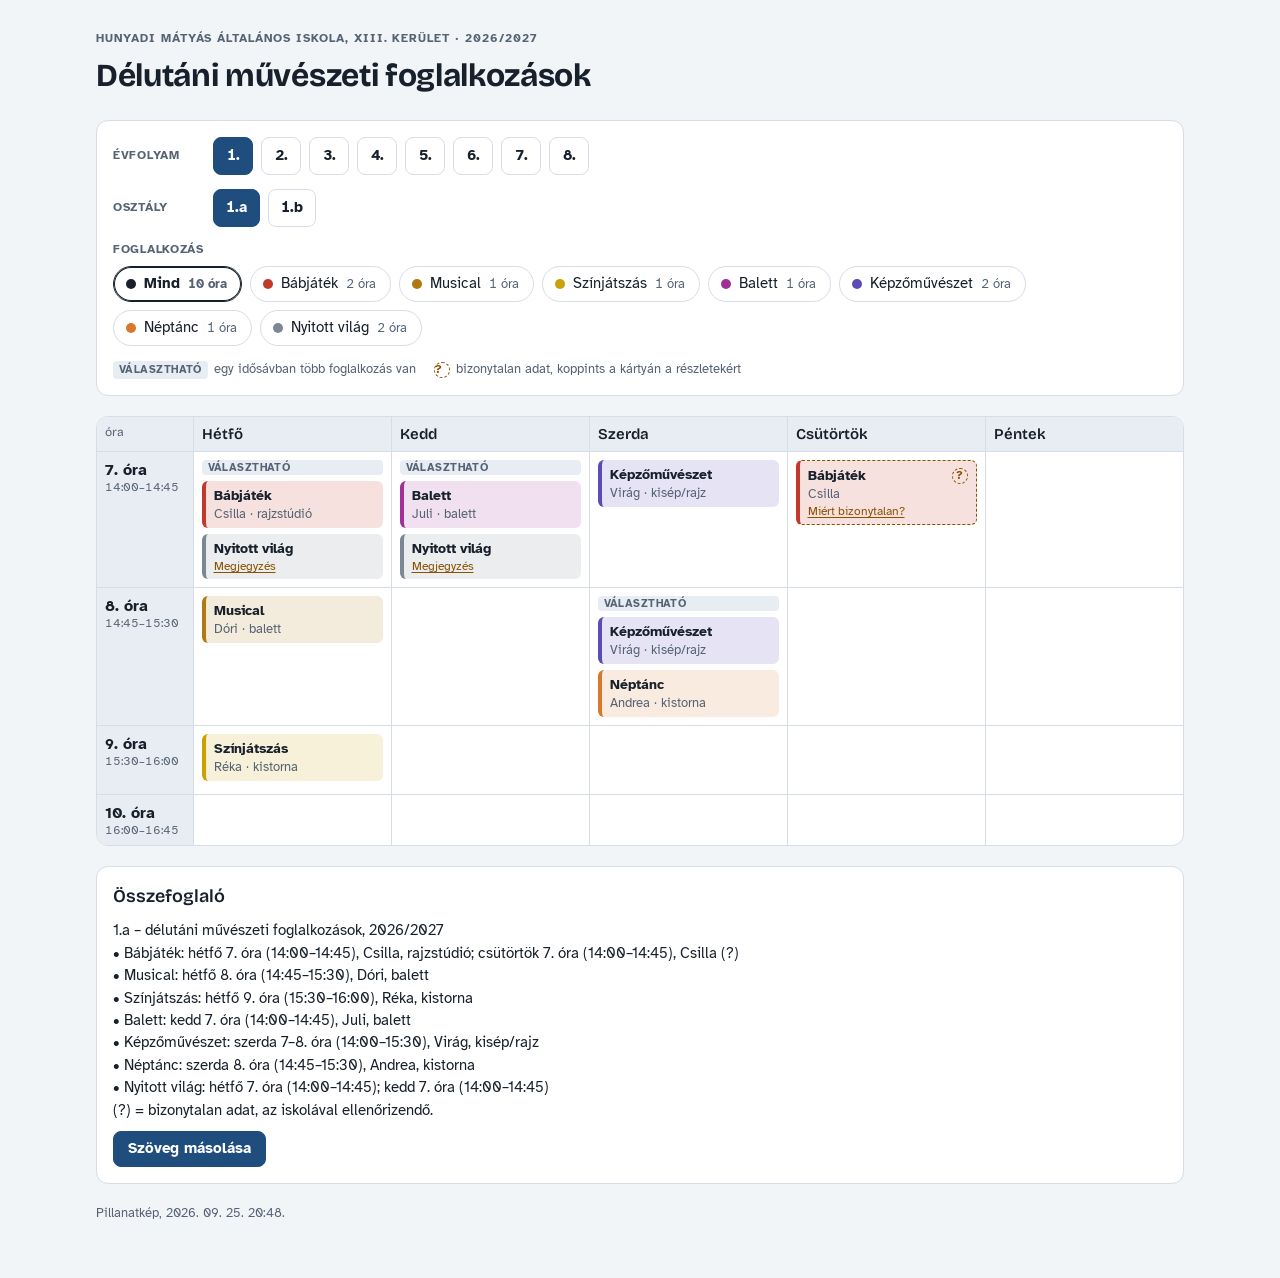
==== index.html @ ed0402ce "Milestone 2 (WIP): render the timetable UI from the snapshot - index.html, style.css: markup and tok" ====
<!doctype html>
<html lang="hu">
<head>
<meta charset="utf-8">
<meta name="viewport" content="width=device-width, initial-scale=1">
<meta name="color-scheme" content="light dark">
<title>Hunyadi művészeti órarend</title>
<link rel="icon" href="data:,">
<link rel="preconnect" href="https://fonts.googleapis.com">
<link rel="preconnect" href="https://fonts.gstatic.com" crossorigin>
<link rel="stylesheet" href="https://fonts.googleapis.com/css2?family=Atkinson+Hyperlegible:wght@400;700&family=Bricolage+Grotesque:opsz,wght@12..96,600;12..96,700&display=swap">
<link rel="stylesheet" href="style.css">
<script type="module" src="src/main.js"></script>
</head>
<body>
<div class="wrap">
  <header>
    <div class="eyebrow" id="eyebrow"></div>
    <h1>Délutáni művészeti foglalkozások</h1>
  </header>

  <main class="stack">
    <div class="loading" id="loading">
      <p class="loading-text" role="status">Betöltés…</p>
      <div class="skeleton" aria-hidden="true">
        <span></span><span></span><span></span><span></span><span></span><span></span>
        <span></span><span></span><span></span><span></span><span></span><span></span>
        <span></span><span></span><span></span><span></span><span></span><span></span>
        <span></span><span></span><span></span><span></span><span></span><span></span>
      </div>
    </div>

    <p class="fatal" id="fatal" role="alert" hidden>Az órarend most nem tölthető be. Próbáld újra később.</p>

    <div class="stack" id="content" hidden>
      <section class="controls" aria-label="Szűrés">
        <div class="row" role="group" aria-labelledby="lbl-grade"><span class="label" id="lbl-grade">Évfolyam</span><div class="row" id="grades"></div></div>
        <div class="row" role="group" aria-labelledby="lbl-class"><span class="label" id="lbl-class">Osztály</span><div class="row" id="classes"></div></div>
        <div class="row" role="group" aria-labelledby="lbl-activity"><span class="label" id="lbl-activity">Foglalkozás</span><div class="row" id="activities"></div></div>
        <div class="legend">
          <span><span class="badge">Választható</span> egy idősávban több foglalkozás van</span>
          <span><span class="qmark" aria-hidden="true">?</span> bizonytalan adat, koppints a kártyán a részletekért</span>
        </div>
      </section>

      <div class="grid-scroll"><table class="week" id="week" aria-label="Heti órarend"></table></div>
      <div class="daylist" id="daylist"></div>

      <section class="summary" aria-labelledby="sum-heading">
        <h2 id="sum-heading">Összefoglaló</h2>
        <pre id="sumText"></pre>
        <button class="btn" id="copy" type="button">Szöveg másolása</button>
        <span class="sr-only" id="copyStatus" role="status"></span>
      </section>
    </div>
  </main>

  <footer id="foot"></footer>
</div>
</body>
</html>
---- style.css ----
/* Design tokens and components from reference/prototype.html. */
:root{
  --bg:#f2f5f8; --surface:#ffffff; --surface-2:#e8edf3; --ink:#17202b; --muted:#566374;
  --line:#d6dde6; --accent:#1e4d7e; --accent-ink:#ffffff; --warn:#8a5200; --warn-bg:#fff3dc;
  --focus:#2b6cb0; color-scheme:light;
}
@media (prefers-color-scheme: dark){
  :root:not([data-theme="light"]){
    --bg:#0f141b; --surface:#171f29; --surface-2:#202a36; --ink:#e6ebf1; --muted:#9aa7b7;
    --line:#2b3644; --accent:#86b6ea; --accent-ink:#0c1520; --warn:#f2b866; --warn-bg:#2e2412;
    --focus:#86b6ea; color-scheme:dark;
  }
}
:root[data-theme="dark"]{
  --bg:#0f141b; --surface:#171f29; --surface-2:#202a36; --ink:#e6ebf1; --muted:#9aa7b7;
  --line:#2b3644; --accent:#86b6ea; --accent-ink:#0c1520; --warn:#f2b866; --warn-bg:#2e2412;
  --focus:#86b6ea; color-scheme:dark;
}
*{box-sizing:border-box}
[hidden]{display:none !important}
body{background:var(--bg);color:var(--ink);font-family:"Atkinson Hyperlegible",system-ui,-apple-system,"Segoe UI",sans-serif;font-size:15px;line-height:1.45}
.wrap{max-width:1120px;margin:0 auto;padding-inline:16px;padding-block:22px 48px;display:flex;flex-direction:column;gap:20px}
.stack{display:flex;flex-direction:column;gap:20px}
h1,h2,h3{font-family:"Bricolage Grotesque","Atkinson Hyperlegible",system-ui,sans-serif;text-wrap:balance;margin:0}
h1{font-size:clamp(24px,4vw,32px);font-weight:700;letter-spacing:-.01em}
h2{font-size:18px;font-weight:600}
.eyebrow{font-size:12px;letter-spacing:.08em;text-transform:uppercase;color:var(--muted);font-weight:700;min-height:1.45em}
header{display:flex;flex-direction:column;gap:6px}
.sr-only{position:absolute;width:1px;height:1px;padding:0;margin:-1px;overflow:hidden;clip:rect(0 0 0 0);white-space:nowrap;border:0}

/* Loading and fatal states */
.loading{display:flex;flex-direction:column;gap:12px}
.loading-text{margin:0;color:var(--muted);font-weight:700}
.skeleton{display:grid;grid-template-columns:96px repeat(5,1fr);gap:8px;background:var(--surface);border:1px solid var(--line);border-radius:12px;padding:12px}
.skeleton span{height:64px;border-radius:6px;background:var(--surface-2);animation:pulse 1.2s ease-in-out infinite alternate}
.skeleton span:nth-child(-n+6){height:22px}
@keyframes pulse{from{opacity:1}to{opacity:.5}}
.fatal{margin:0;font-size:15px;color:var(--warn);background:var(--warn-bg);border-radius:8px;padding:12px 14px;max-width:72ch}

/* Controls */
.controls{display:flex;flex-direction:column;gap:14px;background:var(--surface);border:1px solid var(--line);border-radius:12px;padding:16px}
.row{display:flex;flex-wrap:wrap;align-items:center;gap:8px}
.label{font-size:12px;letter-spacing:.06em;text-transform:uppercase;color:var(--muted);font-weight:700;min-width:92px}
button{font:inherit;color:inherit;cursor:pointer}
button:focus-visible{outline:2px solid var(--focus);outline-offset:2px}
.seg{border:1px solid var(--line);background:var(--surface);border-radius:8px;min-width:40px;height:38px;padding:0 12px;font-weight:700;font-variant-numeric:tabular-nums}
.seg[aria-pressed="true"]{background:var(--accent);color:var(--accent-ink);border-color:var(--accent)}
.chip{display:inline-flex;align-items:center;gap:8px;border:1px solid var(--line);background:var(--surface);border-radius:999px;height:36px;padding:0 14px 0 12px}
.chip .dot{width:10px;height:10px;border-radius:50%;background:var(--c,var(--muted));flex:none}
.chip .n{color:var(--muted);font-size:13px;font-variant-numeric:tabular-nums}
.chip[aria-pressed="true"]{border-color:var(--ink);box-shadow:inset 0 0 0 1px var(--ink);font-weight:700}
.legend{display:flex;flex-wrap:wrap;gap:6px 18px;font-size:13px;color:var(--muted)}
.legend span{display:inline-flex;align-items:center;gap:6px}
.badge{display:inline-flex;align-items:center;font-size:11px;font-weight:700;letter-spacing:.04em;text-transform:uppercase;border-radius:4px;padding:1px 6px;background:var(--surface-2);color:var(--muted)}
.qmark{display:inline-grid;place-items:center;width:16px;height:16px;border-radius:50%;border:1.5px dashed var(--warn);color:var(--warn);font-size:11px;font-weight:700;flex:none}

/* Week grid */
.grid-scroll{overflow-x:auto;background:var(--surface);border:1px solid var(--line);border-radius:12px}
/* The prototype has no doctype, so browsers render it in quirks mode, where
   tables do not inherit font-size and line-height. Set them explicitly to keep
   the approved grid density in standards mode. */
table.week{width:100%;border-collapse:collapse;table-layout:fixed;min-width:760px;font-size:16px;line-height:normal}
.week th,.week td{border-bottom:1px solid var(--line);border-right:1px solid var(--line);vertical-align:top;padding:8px}
.week tr>*:last-child{border-right:0}
.week tbody tr:last-child>*{border-bottom:0}
.week thead th{font-family:"Bricolage Grotesque",system-ui,sans-serif;font-weight:600;font-size:15px;text-align:left;background:var(--surface-2)}
.week thead th:first-child,.week tbody th{width:96px}
.week tbody th{text-align:left;font-weight:700;background:var(--surface-2)}
.ptime{display:block;font-weight:400;font-size:12px;color:var(--muted);font-variant-numeric:tabular-nums}

/* Cards */
.cell{display:flex;flex-direction:column;gap:6px;min-height:52px}
.card{--tint:color-mix(in srgb,var(--c) 15%,var(--surface));background:var(--tint);border-left:4px solid var(--c);border-radius:6px;padding:6px 8px;display:flex;flex-direction:column;gap:2px;transition:opacity .15s}
.card.unc{border-top:1.5px dashed var(--warn);border-right:1.5px dashed var(--warn);border-bottom:1.5px dashed var(--warn)}
.card.dim{opacity:.28}
.c-name{font-weight:700;font-size:14px;display:flex;align-items:center;gap:6px;justify-content:space-between}
.c-name>span:first-child{min-width:0;overflow-wrap:anywhere;hyphens:auto}
.c-meta{font-size:12.5px;color:var(--muted);overflow-wrap:anywhere}
.c-note-btn{background:none;border:0;padding:0;text-align:left;font-size:12px;color:var(--warn);text-decoration:underline;text-underline-offset:2px}
.c-note{margin:2px 0 0;font-size:12.5px;color:var(--ink)}

/* Day list (narrow screens) */
.daylist{display:none;flex-direction:column;gap:12px}
.day{background:var(--surface);border:1px solid var(--line);border-radius:12px;padding:12px;display:flex;flex-direction:column;gap:10px}
.day h2{font-size:16px;font-weight:700}
.slot{display:grid;grid-template-columns:78px 1fr;gap:10px;align-items:start}
.slot .when{font-weight:700;font-size:13px}
.empty{color:var(--muted);font-size:13px}

/* Summary and footer */
.summary{background:var(--surface);border:1px solid var(--line);border-radius:12px;padding:16px;display:flex;flex-direction:column;gap:10px}
.summary pre{margin:0;white-space:pre-wrap;font-family:inherit;font-size:14.5px;line-height:1.55;max-width:80ch}
.btn{align-self:flex-start;border:1px solid var(--accent);background:var(--accent);color:var(--accent-ink);border-radius:8px;height:36px;padding:0 14px;font-weight:700}
.btn.ok{background:transparent;color:var(--accent)}
footer{font-size:12.5px;color:var(--muted);max-width:80ch}

@media (max-width:640px){
  .grid-scroll{display:none}
  .daylist{display:flex}
  .label{min-width:100%}
  .skeleton{grid-template-columns:1fr}
  .skeleton span:nth-child(n){height:64px}
  .skeleton span:nth-child(n+6){display:none}
}
@media (prefers-reduced-motion:reduce){
  .card{transition:none}
  .skeleton span{animation:none}
}
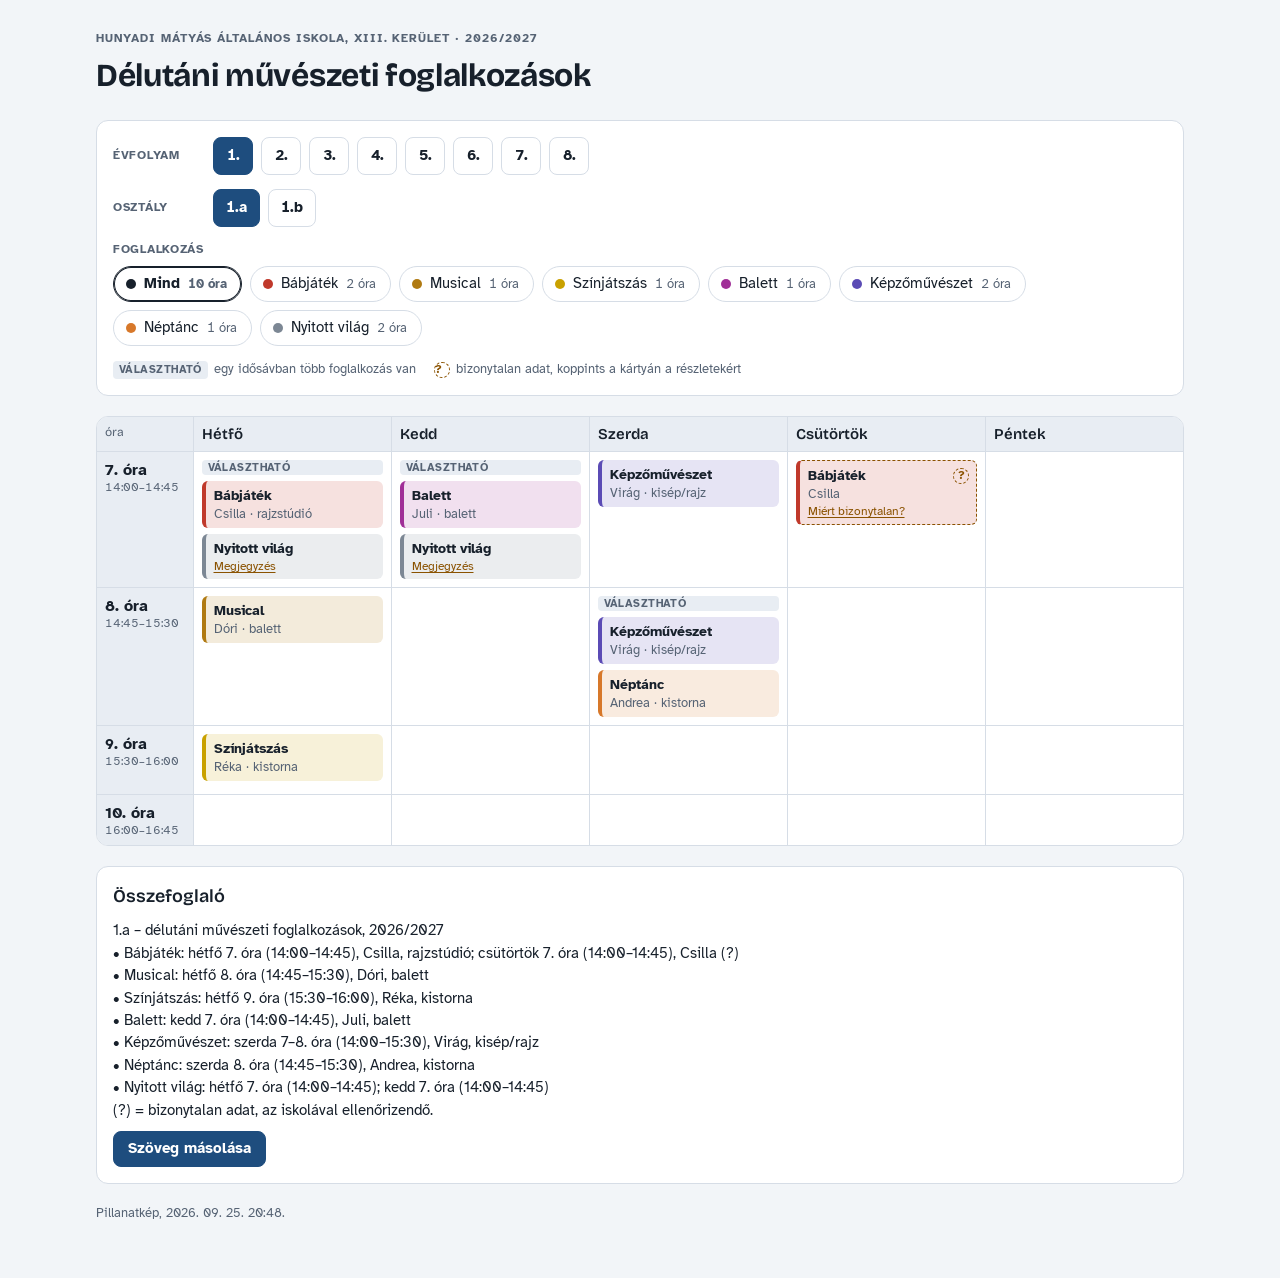
==== commit 7da5facf: "Fix milestone 2 review findings Behaviour - Resolve the selection per field: a URL foglalkozas is ke" ====
--- a/index.html
+++ b/index.html
@@ -8,7 +8,8 @@
 <link rel="icon" href="data:,">
 <link rel="preconnect" href="https://fonts.googleapis.com">
 <link rel="preconnect" href="https://fonts.gstatic.com" crossorigin>
-<link rel="stylesheet" href="https://fonts.googleapis.com/css2?family=Atkinson+Hyperlegible:wght@400;700&family=Bricolage+Grotesque:opsz,wght@12..96,600;12..96,700&display=swap">
+<!-- Non-blocking: a slow or blocked Google Fonts request must not delay the timetable. -->
+<link rel="stylesheet" href="https://fonts.googleapis.com/css2?family=Atkinson+Hyperlegible:wght@400;700&family=Bricolage+Grotesque:opsz,wght@12..96,600;12..96,700&display=swap" media="print" onload="this.media='all'">
 <link rel="stylesheet" href="style.css">
 <script type="module" src="src/main.js"></script>
 </head>
@@ -19,7 +20,7 @@
     <h1>Délutáni művészeti foglalkozások</h1>
   </header>
 
-  <main class="stack">
+  <main class="stack" aria-busy="true">
     <div class="loading" id="loading">
       <p class="loading-text" role="status">Betöltés…</p>
       <div class="skeleton" aria-hidden="true">
@@ -33,6 +34,11 @@
     <p class="fatal" id="fatal" role="alert" hidden>Az órarend most nem tölthető be. Próbáld újra később.</p>
 
     <div class="stack" id="content" hidden>
+      <div class="banners" id="banners" hidden>
+        <p class="banner warn" id="bannerSnapshot" hidden></p>
+        <p class="banner info" id="bannerNotice" hidden></p>
+      </div>
+
       <section class="controls" aria-label="Szűrés">
         <div class="row" role="group" aria-labelledby="lbl-grade"><span class="label" id="lbl-grade">Évfolyam</span><div class="row" id="grades"></div></div>
         <div class="row" role="group" aria-labelledby="lbl-class"><span class="label" id="lbl-class">Osztály</span><div class="row" id="classes"></div></div>
@@ -43,7 +49,7 @@
         </div>
       </section>
 
-      <div class="grid-scroll"><table class="week" id="week" aria-label="Heti órarend"></table></div>
+      <div class="grid-scroll" id="gridScroll" role="region" aria-label="Heti órarend"><table class="week" id="week" aria-label="Heti órarend"></table></div>
       <div class="daylist" id="daylist"></div>
 
       <section class="summary" aria-labelledby="sum-heading">
@@ -52,6 +58,12 @@
         <button class="btn" id="copy" type="button">Szöveg másolása</button>
         <span class="sr-only" id="copyStatus" role="status"></span>
       </section>
+
+      <details class="issues" id="issues" hidden>
+        <summary id="issuesSummary"></summary>
+        <ul id="issuesList"></ul>
+        <p class="report" id="issuesReport" hidden></p>
+      </details>
     </div>
   </main>
 
--- a/style.css
+++ b/style.css
@@ -37,6 +37,12 @@
 @keyframes pulse{from{opacity:1}to{opacity:.5}}
 .fatal{margin:0;font-size:15px;color:var(--warn);background:var(--warn-bg);border-radius:8px;padding:12px 14px;max-width:72ch}
 
+/* Banners: snapshot fallback (warning) and the school's notice (neutral) */
+.banners{display:flex;flex-direction:column;gap:8px}
+.banner{margin:0;font-size:13px;border-radius:8px;padding:8px 12px;max-width:72ch;white-space:pre-line;overflow-wrap:anywhere}
+.banner.warn{color:var(--warn);background:var(--warn-bg)}
+.banner.info{color:var(--ink);background:var(--surface-2)}
+
 /* Controls */
 .controls{display:flex;flex-direction:column;gap:14px;background:var(--surface);border:1px solid var(--line);border-radius:12px;padding:16px}
 .row{display:flex;flex-wrap:wrap;align-items:center;gap:8px}
@@ -45,9 +51,11 @@
 button:focus-visible{outline:2px solid var(--focus);outline-offset:2px}
 .seg{border:1px solid var(--line);background:var(--surface);border-radius:8px;min-width:40px;height:38px;padding:0 12px;font-weight:700;font-variant-numeric:tabular-nums}
 .seg[aria-pressed="true"]{background:var(--accent);color:var(--accent-ink);border-color:var(--accent)}
-.chip{display:inline-flex;align-items:center;gap:8px;border:1px solid var(--line);background:var(--surface);border-radius:999px;height:36px;padding:0 14px 0 12px}
+/* min-height (not height) so a long activity name wraps inside the chip */
+.chip{display:inline-flex;align-items:center;gap:8px;border:1px solid var(--line);background:var(--surface);border-radius:999px;min-height:36px;padding:4px 14px 4px 12px;max-width:100%;text-align:left}
 .chip .dot{width:10px;height:10px;border-radius:50%;background:var(--c,var(--muted));flex:none}
-.chip .n{color:var(--muted);font-size:13px;font-variant-numeric:tabular-nums}
+.chip .name{min-width:0;overflow-wrap:anywhere}
+.chip .n{color:var(--muted);font-size:13px;font-variant-numeric:tabular-nums;white-space:nowrap}
 .chip[aria-pressed="true"]{border-color:var(--ink);box-shadow:inset 0 0 0 1px var(--ink);font-weight:700}
 .legend{display:flex;flex-wrap:wrap;gap:6px 18px;font-size:13px;color:var(--muted)}
 .legend span{display:inline-flex;align-items:center;gap:6px}
@@ -56,6 +64,7 @@
 
 /* Week grid */
 .grid-scroll{overflow-x:auto;background:var(--surface);border:1px solid var(--line);border-radius:12px}
+.grid-scroll:focus-visible{outline:2px solid var(--focus);outline-offset:2px}
 /* The prototype has no doctype, so browsers render it in quirks mode, where
    tables do not inherit font-size and line-height. Set them explicitly to keep
    the approved grid density in standards mode. */
@@ -70,29 +79,47 @@
 
 /* Cards */
 .cell{display:flex;flex-direction:column;gap:6px;min-height:52px}
-.card{--tint:color-mix(in srgb,var(--c) 15%,var(--surface));background:var(--tint);border-left:4px solid var(--c);border-radius:6px;padding:6px 8px;display:flex;flex-direction:column;gap:2px;transition:opacity .15s}
+.card{--tint:color-mix(in srgb,var(--c) 15%,var(--surface));background:var(--tint);border-left:4px solid var(--c);border-radius:6px;padding:6px 0 6px 8px;display:flex;flex-direction:column;gap:2px;transition:opacity .15s}
 .card.unc{border-top:1.5px dashed var(--warn);border-right:1.5px dashed var(--warn);border-bottom:1.5px dashed var(--warn)}
+.card.unc>.c-name{margin-right:-1.5px}
 .card.dim{opacity:.28}
-.c-name{font-weight:700;font-size:14px;display:flex;align-items:center;gap:6px;justify-content:space-between}
-.c-name>span:first-child{min-width:0;overflow-wrap:anywhere;hyphens:auto}
+/* A dimmed card the user is working with (focused, or its note open) is shown in full. */
+.card.dim:focus-within,.card.dim:has(.c-note:not([hidden])){opacity:1}
+/* The activity name may use the card's right padding before it breaks: in
+   narrow grid columns "Képzőművészet" needs about 1 px of it (the prototype
+   lets it overflow the same way), while a wider fallback font breaks the word
+   instead of spilling into the next column. The "?" wraps below a long name. */
+.card>:not(.c-name){margin-right:8px}
+.c-name{font-weight:700;font-size:14px;display:flex;flex-wrap:wrap;align-items:center;gap:2px 6px;justify-content:space-between}
+.c-name>span:first-child{min-width:0;overflow-wrap:break-word;hyphens:auto}
+.c-name .qmark{margin-left:auto;margin-right:8px}
 .c-meta{font-size:12.5px;color:var(--muted);overflow-wrap:anywhere}
 .c-note-btn{background:none;border:0;padding:0;text-align:left;font-size:12px;color:var(--warn);text-decoration:underline;text-underline-offset:2px}
-.c-note{margin:2px 0 0;font-size:12.5px;color:var(--ink)}
+.c-note{margin:2px 0 0;font-size:12.5px;color:var(--ink);white-space:pre-line;overflow-wrap:anywhere}
 
 /* Day list (narrow screens) */
 .daylist{display:none;flex-direction:column;gap:12px}
 .day{background:var(--surface);border:1px solid var(--line);border-radius:12px;padding:12px;display:flex;flex-direction:column;gap:10px}
 .day h2{font-size:16px;font-weight:700}
-.slot{display:grid;grid-template-columns:78px 1fr;gap:10px;align-items:start}
+.slot{display:grid;grid-template-columns:78px minmax(0,1fr);gap:10px;align-items:start}
 .slot .when{font-weight:700;font-size:13px}
 .empty{color:var(--muted);font-size:13px}
 
 /* Summary and footer */
 .summary{background:var(--surface);border:1px solid var(--line);border-radius:12px;padding:16px;display:flex;flex-direction:column;gap:10px}
-.summary pre{margin:0;white-space:pre-wrap;font-family:inherit;font-size:14.5px;line-height:1.55;max-width:80ch}
+.summary pre{margin:0;white-space:pre-wrap;overflow-wrap:anywhere;font-family:inherit;font-size:14.5px;line-height:1.55;max-width:80ch}
 .btn{align-self:flex-start;border:1px solid var(--accent);background:var(--accent);color:var(--accent-ink);border-radius:8px;height:36px;padding:0 14px;font-weight:700}
 .btn.ok{background:transparent;color:var(--accent)}
 footer{font-size:12.5px;color:var(--muted);max-width:80ch}
+
+/* Data issues panel */
+.issues{background:var(--surface);border:1px solid var(--line);border-radius:12px;padding:12px 16px;font-size:13.5px}
+.issues summary{cursor:pointer;font-weight:700}
+.issues summary:focus-visible{outline:2px solid var(--focus);outline-offset:2px;border-radius:4px}
+.issues ul{margin:10px 0 0;padding-left:20px;display:flex;flex-direction:column;gap:4px;overflow-wrap:anywhere}
+.issues .report{margin:10px 0 0;overflow-wrap:anywhere}
+.issues a{color:var(--accent)}
+.issues a:focus-visible{outline:2px solid var(--focus);outline-offset:2px}
 
 @media (max-width:640px){
   .grid-scroll{display:none}
@@ -106,3 +133,8 @@
   .card{transition:none}
   .skeleton span{animation:none}
 }
+/* Windows high contrast: the selected state is otherwise shown by background colour only. */
+@media (forced-colors:active){
+  .seg[aria-pressed="true"],.chip[aria-pressed="true"]{forced-color-adjust:none;background:Highlight;color:HighlightText;border-color:Highlight}
+  .chip[aria-pressed="true"] .n{color:HighlightText}
+}
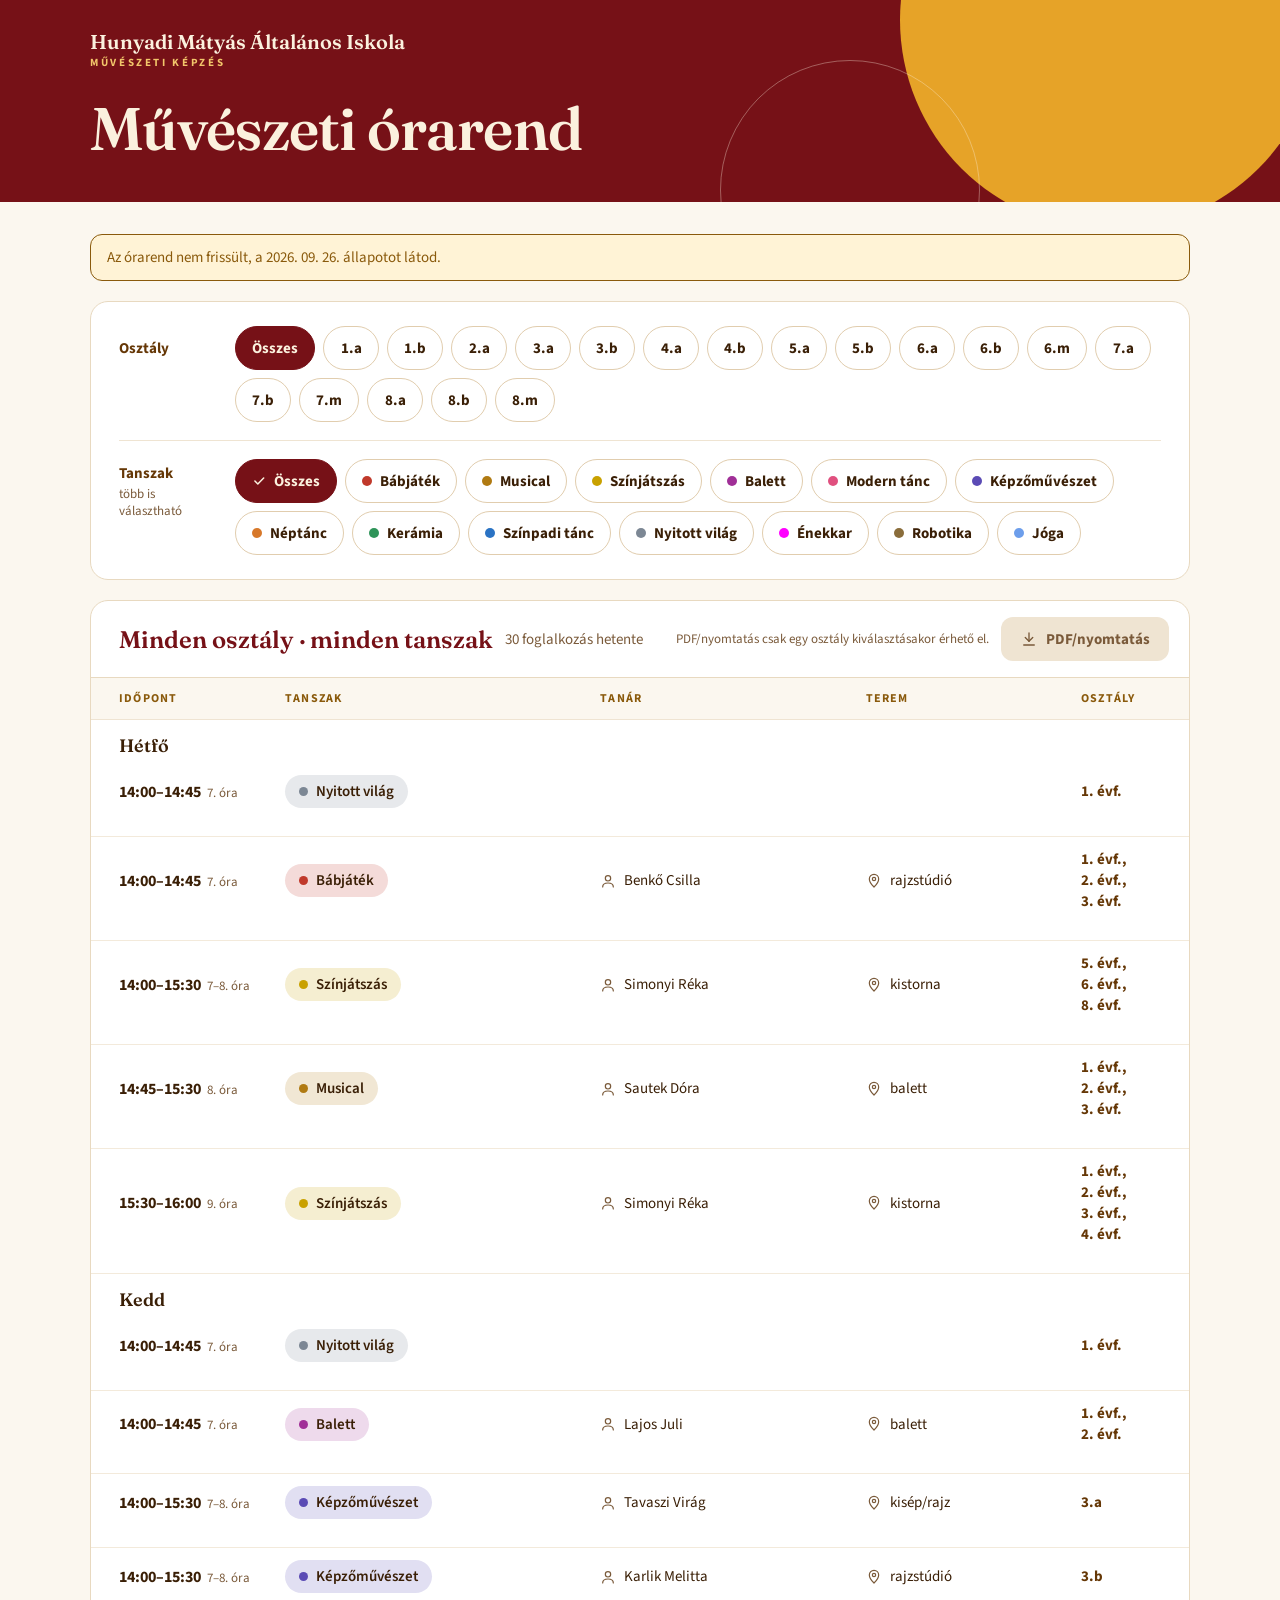
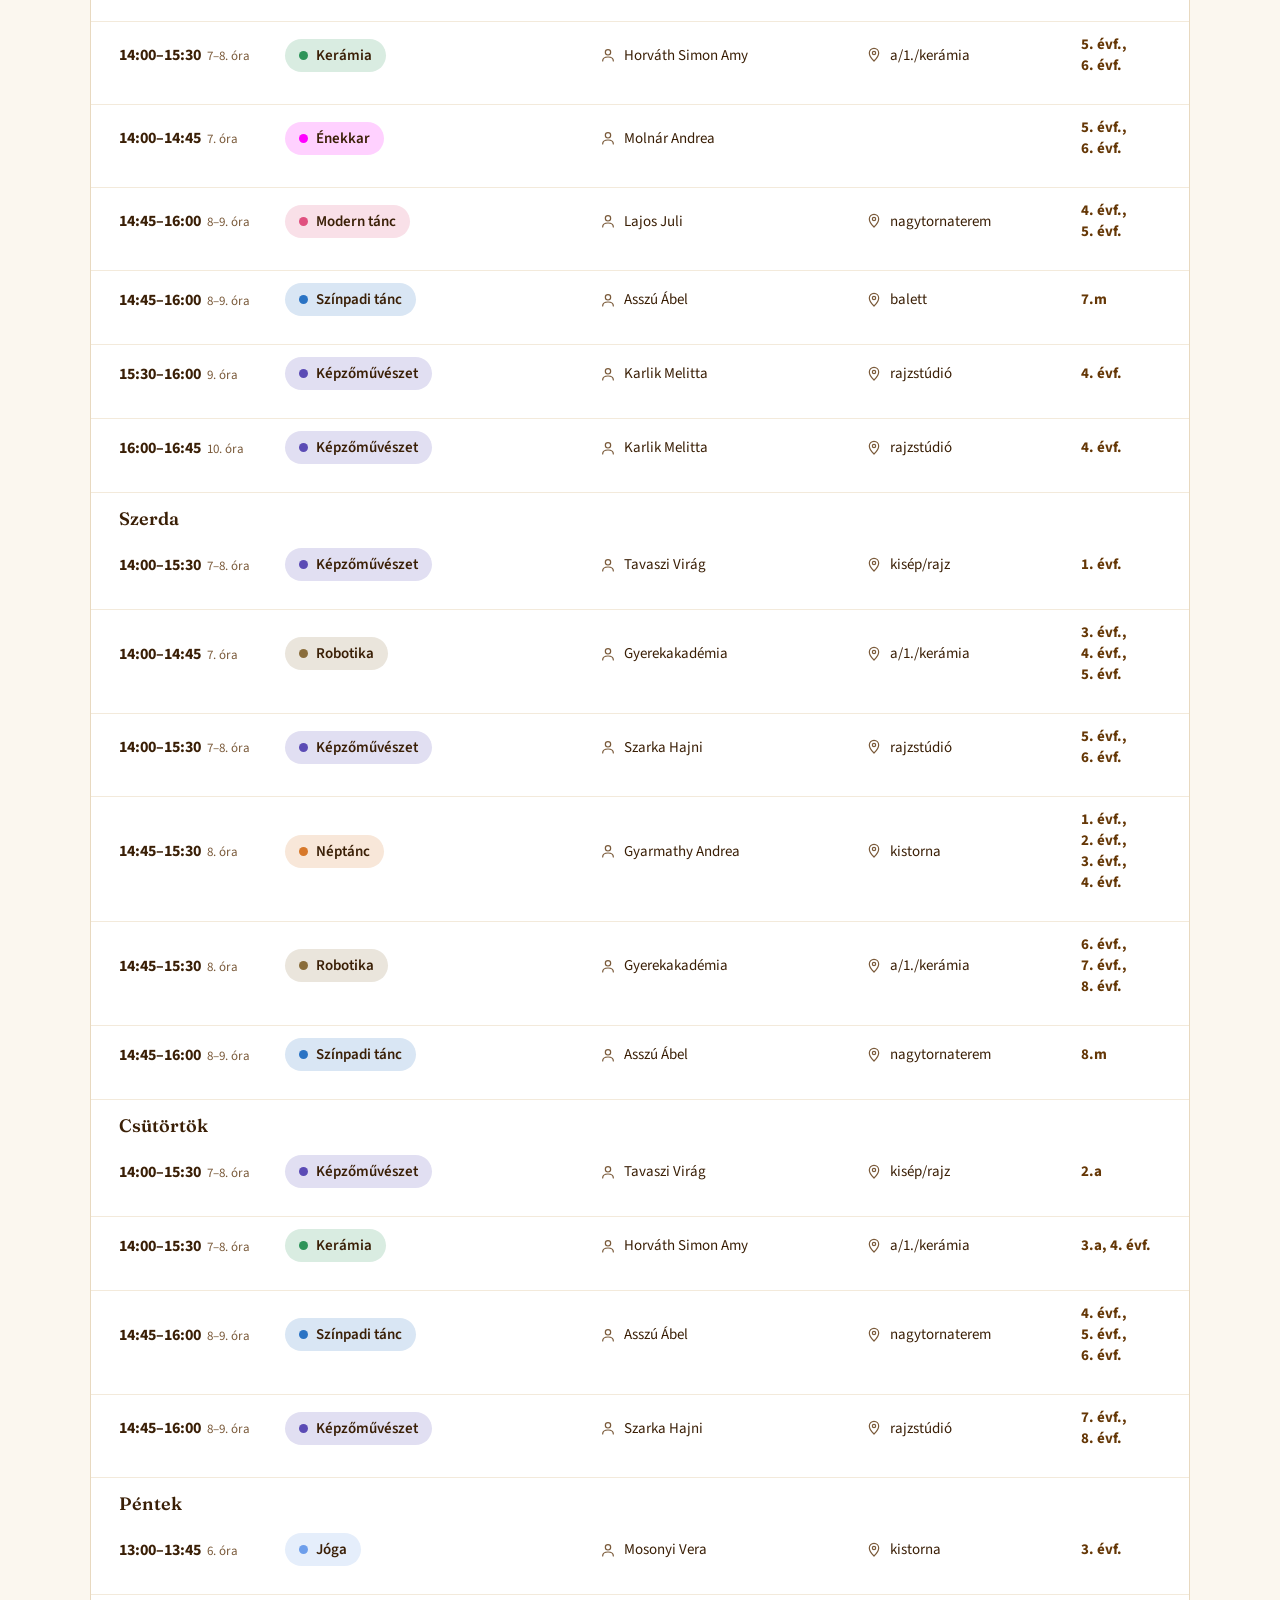
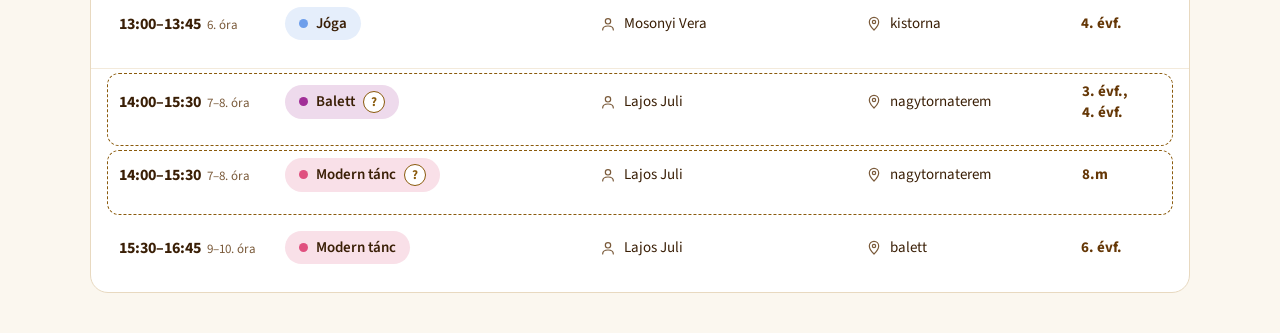
==== commit 703d4e0d: "feat: 1.1 képernyő – lista, választók, adatállapotok (2. mérföldkő) - index.html, css/tokens.css (SP" ====
--- a/index.html
+++ b/index.html
@@ -3,71 +3,75 @@
 <head>
 <meta charset="utf-8">
 <meta name="viewport" content="width=device-width, initial-scale=1">
-<meta name="color-scheme" content="light dark">
+<meta name="color-scheme" content="light">
 <title>Hunyadi művészeti órarend</title>
 <link rel="icon" href="data:,">
 <link rel="preconnect" href="https://fonts.googleapis.com">
 <link rel="preconnect" href="https://fonts.gstatic.com" crossorigin>
 <!-- Non-blocking: a slow or blocked Google Fonts request must not delay the timetable. -->
-<link rel="stylesheet" href="https://fonts.googleapis.com/css2?family=Atkinson+Hyperlegible:wght@400;700&family=Bricolage+Grotesque:opsz,wght@12..96,600;12..96,700&display=swap" media="print" onload="this.media='all'">
-<link rel="stylesheet" href="style.css">
+<link rel="stylesheet" href="https://fonts.googleapis.com/css2?family=Fraunces:opsz,wght@9..144,600;9..144,700&family=Source+Sans+3:wght@400;600;700&display=swap" media="print" onload="this.media='all'">
+<link rel="stylesheet" href="css/tokens.css">
+<link rel="stylesheet" href="css/app.css">
 <script type="module" src="src/main.js"></script>
 </head>
 <body>
-<div class="wrap">
-  <header>
-    <div class="eyebrow" id="eyebrow"></div>
-    <h1>Délutáni művészeti foglalkozások</h1>
-  </header>
+<header class="site-header">
+  <div class="decor decor-disc" aria-hidden="true"></div>
+  <div class="decor decor-ring" aria-hidden="true"></div>
+  <div class="header-inner wrap">
+    <div class="school">
+      <span class="school-name">Hunyadi Mátyás Általános Iskola</span>
+      <span class="school-kicker">MŰVÉSZETI KÉPZÉS</span>
+    </div>
+    <h1>Művészeti órarend</h1>
+  </div>
+</header>
 
-  <main class="stack" aria-busy="true">
-    <div class="loading" id="loading">
-      <p class="loading-text" role="status">Betöltés…</p>
-      <div class="skeleton" aria-hidden="true">
-        <span></span><span></span><span></span><span></span><span></span><span></span>
-        <span></span><span></span><span></span><span></span><span></span><span></span>
-        <span></span><span></span><span></span><span></span><span></span><span></span>
-        <span></span><span></span><span></span><span></span><span></span><span></span>
-      </div>
+<main class="page wrap" aria-busy="true">
+  <p class="loading" id="loading" role="status">Betöltés…</p>
+  <p class="fatal" id="fatal" role="alert" hidden>Az órarend most nem tölthető be. Próbáld újra később.</p>
+
+  <div class="content" id="content" hidden>
+    <div class="banners" id="banners" hidden>
+      <p class="banner banner-fallback" id="bannerSnapshot" hidden></p>
+      <p class="banner banner-notice" id="bannerNotice" hidden></p>
     </div>
 
-    <p class="fatal" id="fatal" role="alert" hidden>Az órarend most nem tölthető be. Próbáld újra később.</p>
+    <section class="selector card" aria-label="Választó">
+      <fieldset class="choice">
+        <legend class="choice-label">Osztály</legend>
+        <div class="chips class-chips" id="classChips"></div>
+      </fieldset>
+      <div class="selector-divider" aria-hidden="true"></div>
+      <fieldset class="choice" aria-describedby="disciplineHelp">
+        <legend class="choice-label has-help">Tanszak</legend>
+        <span class="choice-help" id="disciplineHelp">több is választható</span>
+        <div class="chips" id="disciplineChips"></div>
+      </fieldset>
+    </section>
 
-    <div class="stack" id="content" hidden>
-      <div class="banners" id="banners" hidden>
-        <p class="banner warn" id="bannerSnapshot" hidden></p>
-        <p class="banner info" id="bannerNotice" hidden></p>
+    <section class="results card" aria-labelledby="resultTitle">
+      <div class="results-head">
+        <div class="results-summary" aria-live="polite" aria-atomic="true">
+          <h2 id="resultTitle"></h2>
+          <span class="results-count" id="resultCount"></span>
+        </div>
+        <div class="pdf">
+          <span class="pdf-note" id="pdfNote">PDF/nyomtatás csak egy osztály kiválasztásakor érhető el.</span>
+          <button class="pdf-button" id="pdfButton" type="button" data-action="print" aria-describedby="pdfNote" disabled><svg viewBox="0 0 24 24" fill="none" stroke="currentColor" stroke-width="1.8" stroke-linecap="round" stroke-linejoin="round" aria-hidden="true" focusable="false"><path d="M12 4v11"/><path d="M7 10l5 5 5-5"/><path d="M5 20h14"/></svg>PDF/nyomtatás</button>
+        </div>
       </div>
+      <div class="list-head" id="listHead" aria-hidden="true"><span>IDŐPONT</span><span>TANSZAK</span><span>TANÁR</span><span>TEREM</span><span>OSZTÁLY</span></div>
+      <div class="days" id="days"></div>
+      <p class="empty" id="empty" hidden>Erre a választásra nincs foglalkozás.</p>
+    </section>
 
-      <section class="controls" aria-label="Szűrés">
-        <div class="row" role="group" aria-labelledby="lbl-grade"><span class="label" id="lbl-grade">Évfolyam</span><div class="row" id="grades"></div></div>
-        <div class="row" role="group" aria-labelledby="lbl-class"><span class="label" id="lbl-class">Osztály</span><div class="row" id="classes"></div></div>
-        <div class="row" role="group" aria-labelledby="lbl-activity"><span class="label" id="lbl-activity">Foglalkozás</span><div class="row" id="activities"></div></div>
-        <div class="legend">
-          <span><span class="badge">Választható</span> egy idősávban több foglalkozás van</span>
-          <span><span class="qmark" aria-hidden="true">?</span> bizonytalan adat, koppints a kártyán a részletekért</span>
-        </div>
-      </section>
-
-      <div class="grid-scroll" id="gridScroll" role="region" aria-label="Heti órarend"><table class="week" id="week" aria-label="Heti órarend"></table></div>
-      <div class="daylist" id="daylist"></div>
-
-      <section class="summary" aria-labelledby="sum-heading">
-        <h2 id="sum-heading">Összefoglaló</h2>
-        <pre id="sumText"></pre>
-        <button class="btn" id="copy" type="button">Szöveg másolása</button>
-        <span class="sr-only" id="copyStatus" role="status"></span>
-      </section>
-
-      <details class="issues" id="issues" hidden>
-        <summary id="issuesSummary"></summary>
-        <ul id="issuesList"></ul>
-        <p class="report" id="issuesReport" hidden></p>
-      </details>
-    </div>
-  </main>
-
-  <footer id="foot"></footer>
-</div>
+    <details class="issues card" id="issues" hidden>
+      <summary id="issuesSummary"></summary>
+      <ul id="issuesList"></ul>
+      <p class="report" id="issuesReport" hidden></p>
+    </details>
+  </div>
+</main>
 </body>
 </html>
--- a/css/tokens.css
+++ b/css/tokens.css
@@ -0,0 +1,97 @@
+/* Design tokens (SPEC 1.1 §4.2 colours, §4.3 type, §4.1/§4.4 sizes).
+   Sizes that differ between the desktop (and tablet) and the mobile layout are
+   variables too, overridden once below 768 px. */
+:root {
+  /* Colours, with the SPEC's token names */
+  --brand-burgundy: #761117;
+  --brand-gold: #e6a328;
+  --on-brand: #fbf1de;
+  --on-brand-accent: #f2c66b;
+  --ink: #3a1f06;
+  --ink-label: #653706;
+  --ink-muted: #7a5a3a;
+  --ink-secondary: #5a3a1a;
+  --accent-text: #8a5a0c;
+  --ink-muted-print: #6b4e30;
+  --bg-page: #fbf7ef;
+  --surface: #ffffff;
+  --border: #e8d9c0;
+  --border-control: #e1cdae;
+  --divider: #efe4d2;
+  --divider-row: #f3eadb;
+  --disabled-fill: #efe4d2;
+  --decor-ring: rgba(251, 241, 222, 0.35);
+  /* Not in the §4.2 table: the fallback banner fill (§4.7) and the hover
+     colour proposed in §13. */
+  --banner-fill: #fff3d6;
+  --brand-burgundy-hover: #4e0b10;
+
+  /* Type (§4.3) */
+  --font-display: "Fraunces", Georgia, serif;
+  --font-ui: "Source Sans 3", system-ui, sans-serif;
+  --h1-size: 60px;
+  --h1-line: 1;
+  --school-size: 20px;
+  --school-line: 1;
+  --kicker-size: 11px;
+  --kicker-spacing: 0.24em;
+  --h2-size: 24px;
+  --day-size: 18px;
+  --label-size: 15px;
+  --meta-size: 15px;
+  --count-size: 15px;
+
+  /* Layout and spacing (§4.1, §4.4) */
+  --content-width: min(1100px, calc(100% - 48px));
+  --header-pad-top: 32px;
+  --header-pad-bottom: 44px;
+  --header-gap: 28px;
+  --school-gap: 3px;
+  --main-pad-top: 32px;
+  --main-pad-bottom: 40px;
+  --stack-gap: 20px;
+  --card-radius: 18px;
+  --selector-pad: 24px 28px;
+  --selector-gap: 18px;
+  --chip-gap: 8px;
+  --chip-pad: 16px;
+  --chip-pad-discipline: 16px;
+  --chip-min: 56px;
+  --pdf-height: 44px;
+  --list-columns: 150px minmax(0, 1.2fr) minmax(0, 1fr) minmax(0, 0.8fr) 80px;
+
+  color-scheme: light;
+}
+
+@media (max-width: 767.98px) {
+  :root {
+    --h1-size: 38px;
+    --h1-line: 1.02;
+    --school-size: 15px;
+    --school-line: 1.1;
+    --kicker-size: 10px;
+    --kicker-spacing: 0.22em;
+    --h2-size: 21px;
+    --day-size: 17px;
+    --label-size: 14px;
+    --meta-size: 14px;
+    --count-size: 14px;
+
+    --content-width: calc(100% - 32px);
+    --header-pad-top: 20px;
+    --header-pad-bottom: 26px;
+    --header-gap: 18px;
+    --school-gap: 2px;
+    --main-pad-top: 16px;
+    --main-pad-bottom: 16px;
+    --stack-gap: 16px;
+    --card-radius: 16px;
+    --selector-pad: 16px;
+    --selector-gap: 14px;
+    --chip-gap: 6px;
+    --chip-pad: 12px;
+    --chip-pad-discipline: 14px;
+    --chip-min: 54px;
+    --pdf-height: 48px;
+  }
+}
--- a/css/app.css
+++ b/css/app.css
@@ -0,0 +1,163 @@
+/* Screen layout and components (SPEC 1.1 §4), after docs/design/*.dc.html.
+   Desktop and tablet (≥ 768 px) share one layout; below 768 px is mobile. */
+
+*, *::before, *::after { box-sizing: border-box; }
+[hidden] { display: none !important; }
+html { -webkit-text-size-adjust: 100%; }
+body { margin: 0; background: var(--bg-page); color: var(--ink); font-family: var(--font-ui); font-size: 15px; }
+h1, h2, h3, p { margin: 0; }
+button { font: inherit; color: inherit; }
+:focus-visible { outline: 2px solid var(--brand-burgundy); outline-offset: 2px; }
+a { color: var(--brand-burgundy); }
+.wrap { width: var(--content-width); margin-inline: auto; }
+.sr-only { position: absolute; width: 1px; height: 1px; padding: 0; margin: -1px; overflow: hidden; clip: rect(0 0 0 0); white-space: nowrap; border: 0; }
+
+/* 1. Header (§4.5.1); the circles are decoration, clipped by the header */
+.site-header { position: relative; overflow: hidden; background: var(--brand-burgundy); }
+.decor { position: absolute; border-radius: 50%; pointer-events: none; }
+.decor-disc { width: 420px; height: 420px; right: -40px; top: -190px; background: var(--brand-gold); }
+.decor-ring { width: 260px; height: 260px; right: 300px; top: 60px; border: 1.5px solid var(--decor-ring); }
+.header-inner { position: relative; padding: var(--header-pad-top) 0 var(--header-pad-bottom); display: flex; flex-direction: column; gap: var(--header-gap); }
+.school { display: flex; flex-direction: column; gap: var(--school-gap); }
+.school-name { font-family: var(--font-display); font-weight: 600; font-size: var(--school-size); line-height: var(--school-line); color: var(--on-brand); }
+.school-kicker { font-size: var(--kicker-size); font-weight: 700; letter-spacing: var(--kicker-spacing); color: var(--on-brand-accent); }
+.site-header h1 { font-family: var(--font-display); font-weight: 600; font-size: var(--h1-size); line-height: var(--h1-line); letter-spacing: -0.015em; color: var(--on-brand); }
+
+/* Page column */
+.page { padding: var(--main-pad-top) 0 var(--main-pad-bottom); display: flex; flex-direction: column; gap: var(--stack-gap); }
+.content { display: flex; flex-direction: column; gap: var(--stack-gap); }
+.loading { padding: 48px 0; text-align: center; font-size: 16px; color: var(--ink-muted); }
+
+/* Data states (§4.7). The transparent border shows as an outline in forced-colors mode. */
+.banners { display: flex; flex-direction: column; gap: 8px; }
+.banner, .fatal { padding: 12px 16px; border: 1px solid transparent; border-radius: 12px; font-size: 15px; line-height: 1.4; white-space: pre-line; overflow-wrap: anywhere; }
+.banner-fallback, .fatal { background: var(--banner-fill); border-color: var(--accent-text); color: var(--accent-text); }
+.banner-notice { background: var(--surface); border-color: var(--border); color: var(--ink); }
+
+.card { background: var(--surface); border: 1px solid var(--border); border-radius: var(--card-radius); }
+
+/* 2–3. Selector card (§4.5.2–3). Legends are floated so that they can sit in
+   the 96 px label column; a floated legend is laid out like any float. */
+.selector { padding: var(--selector-pad); display: flex; flex-direction: column; gap: var(--selector-gap); }
+.selector-divider { height: 1px; background: var(--divider); }
+.choice { min-width: 0; margin: 0; padding: 0; border: 0; }
+.choice-label { float: left; clear: left; width: 96px; margin-right: 20px; padding: 12px 0 0; font-size: var(--label-size); font-weight: 700; color: var(--ink-label); }
+.choice-label.has-help { padding-top: 4px; }
+.choice-help { float: left; clear: left; width: 96px; margin: 2px 20px 0 0; font-size: 13px; line-height: 1.3; color: var(--ink-muted); }
+.chips { display: flex; flex-wrap: wrap; gap: var(--chip-gap); }
+.grade-row { display: contents; }
+.grade-label { display: none; }
+
+.chip { display: inline-flex; align-items: center; justify-content: center; gap: 8px; max-width: 100%; min-height: 44px; min-width: var(--chip-min); padding: 0 var(--chip-pad); border: 1.5px solid var(--border-control); border-radius: 999px; background: var(--surface); color: var(--ink); font: 700 15px var(--font-ui); text-align: left; cursor: pointer; }
+.chip[aria-pressed="true"] { background: var(--brand-burgundy); border-color: var(--brand-burgundy); color: var(--on-brand); }
+.chip-discipline { min-width: 0; padding: 0 var(--chip-pad-discipline); }
+.chip-label { min-width: 0; overflow-wrap: anywhere; }
+.chip .check { width: 14px; height: 14px; flex: none; }
+.chip .dot { width: 10px; height: 10px; border-radius: 50%; background: var(--dot); flex: none; }
+.chip[aria-pressed="true"] .dot { box-shadow: 0 0 0 2px var(--on-brand); }
+
+/* 4. Result header (§4.5.4) and the PDF button (§6.1) */
+.results { overflow: hidden; }
+.results-head { display: flex; flex-wrap: wrap; align-items: center; gap: 12px; padding: 16px 20px 16px 28px; border-bottom: 1px solid var(--border); }
+.results-summary { display: flex; flex-wrap: wrap; align-items: center; gap: 2px 12px; }
+.results-summary h2 { font-family: var(--font-display); font-weight: 600; font-size: var(--h2-size); color: var(--brand-burgundy); }
+.results-count { font-size: var(--count-size); color: var(--ink-muted); }
+.pdf { margin-left: auto; display: flex; align-items: center; gap: 12px; }
+.pdf-note { font-size: 13px; color: var(--ink-muted); }
+.pdf-button { display: inline-flex; align-items: center; justify-content: center; gap: 8px; min-height: var(--pdf-height); padding: 0 18px; border: 1px solid transparent; border-radius: 12px; /* the border shows in forced colors */ background: var(--brand-burgundy); color: var(--on-brand); font: 700 15px var(--font-ui); cursor: pointer; }
+.pdf-button:disabled { background: var(--disabled-fill); color: var(--ink-muted); cursor: not-allowed; }
+.pdf-button svg { width: 18px; height: 18px; flex: none; }
+
+/* 5. Result list (§4.5.5). One DOM for both layouts: a row of the desktop
+   table, or a card on mobile. */
+.list-head, .item { display: grid; grid-template-columns: var(--list-columns); gap: 16px; }
+.list-head { padding: 12px 28px; background: var(--bg-page); border-bottom: 1px solid var(--divider); font-size: 12px; font-weight: 700; letter-spacing: 0.1em; color: var(--accent-text); }
+.day-title { padding: 14px 28px 6px; font-family: var(--font-display); font-weight: 600; font-size: var(--day-size); color: var(--ink); }
+.day-items { margin: 0; padding: 0; list-style: none; }
+.item { grid-template-areas: "time discipline teacher room class" "note note note note note"; align-items: center; padding: 12px 28px; border-bottom: 1px solid var(--divider-row); }
+.day:last-child .item:not(.uncertain):last-child { border-bottom: 0; }
+.item-time { grid-area: time; display: flex; flex-wrap: wrap; align-items: baseline; column-gap: 6px; }
+.time { font-size: 16px; font-weight: 700; color: var(--ink); }
+.lessons { font-size: 13px; color: var(--ink-muted); }
+.item-discipline { grid-area: discipline; display: flex; flex-wrap: wrap; align-items: center; gap: 8px; min-width: 0; }
+.pill { display: inline-flex; align-items: center; gap: 8px; max-width: 100%; padding: 6px 14px; border-radius: 999px; background: var(--tint); font-size: 15px; font-weight: 600; color: var(--ink); }
+.pill .dot { width: 9px; height: 9px; border-radius: 50%; background: var(--dot); flex: none; }
+.pill-name { min-width: 0; overflow-wrap: anywhere; hyphens: auto; }
+.choice-pill { padding: 2px 8px; border: 1px solid var(--border-control); border-radius: 999px; background: var(--bg-page); font-size: 11px; font-weight: 700; letter-spacing: 0.08em; text-transform: uppercase; color: var(--accent-text); }
+.item-meta { display: contents; }
+.meta { display: flex; align-items: center; gap: 8px; min-width: 0; font-size: var(--meta-size); color: var(--ink); overflow-wrap: anywhere; hyphens: auto; }
+.meta svg { width: 16px; height: 16px; flex: none; color: var(--ink-muted); }
+.meta-teacher { grid-area: teacher; }
+.meta-room { grid-area: room; }
+.item-class { grid-area: class; font-size: 15px; font-weight: 700; color: var(--ink-label); }
+.target { white-space: nowrap; }
+
+/* Uncertain rows (§4.6): dashed frame, "?" after the name, the note on demand.
+   The desktop frame keeps the row's text where the other rows have it. */
+.item.uncertain { margin: 4px 16px; padding: 6.5px 10.5px; border: 1.5px dashed var(--accent-text); border-radius: 12px; }
+.uncertain-btn, .uncertain-mark { position: relative; display: inline-grid; place-items: center; width: 22px; height: 22px; flex: none; border: 1.5px solid var(--accent-text); border-radius: 50%; background: var(--surface); color: var(--accent-text); font: 700 13px var(--font-ui); }
+.uncertain-btn { padding: 0; cursor: pointer; }
+.uncertain-btn::before { content: ""; position: absolute; inset: -12.5px; } /* 44 px target: 11 px beyond the 1.5 px border */
+.uncertain-btn[aria-expanded="true"] { background: var(--accent-text); color: var(--surface); }
+.item-note { grid-area: note; padding: 8px 12px; border-radius: 8px; background: var(--bg-page); font-size: 14px; line-height: 1.4; color: var(--ink); white-space: pre-line; overflow-wrap: anywhere; }
+
+/* 7. Empty state (§4.5.7) */
+.empty { padding: 48px 28px; text-align: center; font-size: 16px; color: var(--ink-muted); }
+
+/* Adathibák (§4.7), for editors */
+.issues { padding: 0 28px; }
+.issues summary { padding: 12px 0; font-size: 15px; font-weight: 700; color: var(--ink-label); cursor: pointer; }
+.issues ul { margin: 0 0 12px; padding-left: 20px; font-size: 14px; line-height: 1.5; overflow-wrap: anywhere; }
+.issues .report { margin: 0 0 16px; font-size: 14px; overflow-wrap: anywhere; }
+
+/* Hover (not designed; SPEC §13 default), only for devices that hover */
+@media (hover: hover) {
+  .chip[aria-pressed="false"]:hover { background: var(--bg-page); }
+  .chip[aria-pressed="true"]:hover, .pdf-button:not(:disabled):hover { background: var(--brand-burgundy-hover); border-color: var(--brand-burgundy-hover); }
+  a:hover { color: var(--brand-burgundy-hover); }
+}
+
+/* Mobile (< 768 px) */
+@media (max-width: 767.98px) {
+  .decor-disc { width: 220px; height: 220px; right: -90px; top: -120px; }
+  .decor-ring { display: none; }
+
+  .choice-label, .choice-label.has-help { width: auto; margin-right: 8px; padding: 0; }
+  .choice-help { clear: none; width: auto; margin: 1px 0 0; }
+  .chips { clear: both; padding-top: 14px; }
+
+  /* Class chips grouped by grade, "Összes" on top (§4.5.2) */
+  .class-chips { flex-direction: column; align-items: flex-start; gap: 6px; }
+  .grade-row { display: flex; flex-wrap: wrap; align-items: center; gap: 6px; }
+  .grade-label { display: block; width: 24px; font-size: 14px; font-weight: 700; color: var(--ink-label); }
+
+  .results { overflow: visible; display: flex; flex-direction: column; gap: 10px; background: none; border: 0; border-radius: 0; }
+  .results-head { flex-direction: column; align-items: stretch; gap: 10px; padding: 0; border: 0; }
+  .results-summary { flex-direction: column; align-items: flex-start; gap: 2px; padding: 4px 2px; }
+  .pdf { margin-left: 0; flex-direction: column; align-items: stretch; gap: 6px; }
+  .pdf-note { order: 2; text-align: center; }
+
+  .list-head { display: none; }
+  .days { display: flex; flex-direction: column; gap: 14px; }
+  .day { display: flex; flex-direction: column; gap: 8px; }
+  .day-title { padding: 0 2px; }
+  .day-items { display: flex; flex-direction: column; gap: 8px; }
+  .item, .item.uncertain { grid-template-columns: minmax(0, 1fr) auto; grid-template-areas: "time class" "discipline discipline" "meta meta" "note note"; gap: 8px 10px; margin: 0; padding: 12px 14px; background: var(--surface); border: 1px solid var(--border); border-radius: 14px; }
+  .item.uncertain { padding: 11.5px 13.5px; border: 1.5px dashed var(--accent-text); }
+  .day:last-child .item:last-child { border-bottom: 1px solid var(--border); }
+  .item-class { justify-self: end; text-align: right; font-size: 14px; }
+  .item-discipline { justify-self: start; }
+  .pill { padding: 5px 12px; }
+  .item-meta { grid-area: meta; display: flex; flex-wrap: wrap; gap: 4px 16px; color: var(--ink-secondary); }
+  .meta { gap: 6px; color: var(--ink-secondary); }
+  .meta svg { width: 14px; height: 14px; color: inherit; }
+
+  .empty { padding: 32px 16px; background: var(--surface); border: 1px dashed var(--border-control); border-radius: 14px; font-size: 15px; }
+  .issues { padding: 0 16px; }
+}
+
+/* Windows high contrast: keep the selected state visible */
+@media (forced-colors: active) {
+  .chip[aria-pressed="true"] { forced-color-adjust: none; background: Highlight; border-color: Highlight; color: HighlightText; }
+  .chip[aria-pressed="true"] .dot { box-shadow: 0 0 0 2px HighlightText; }
+}
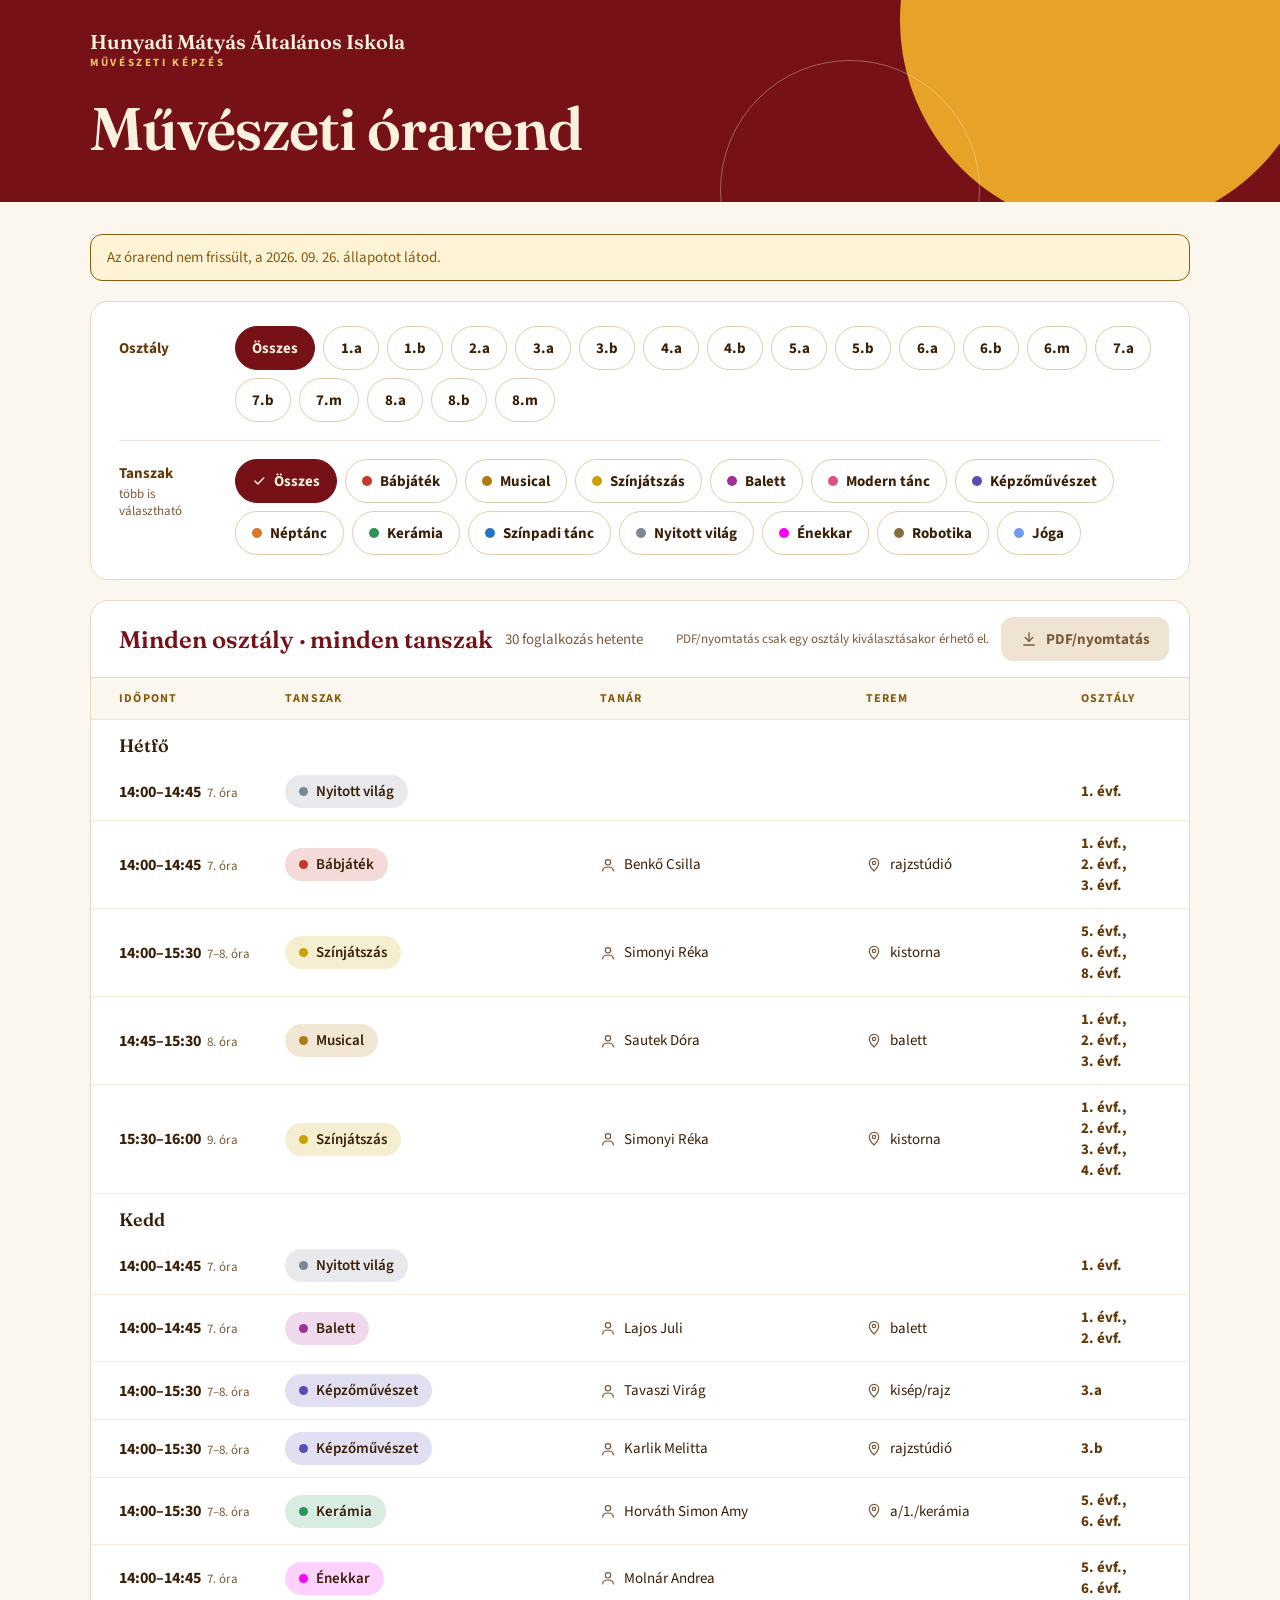
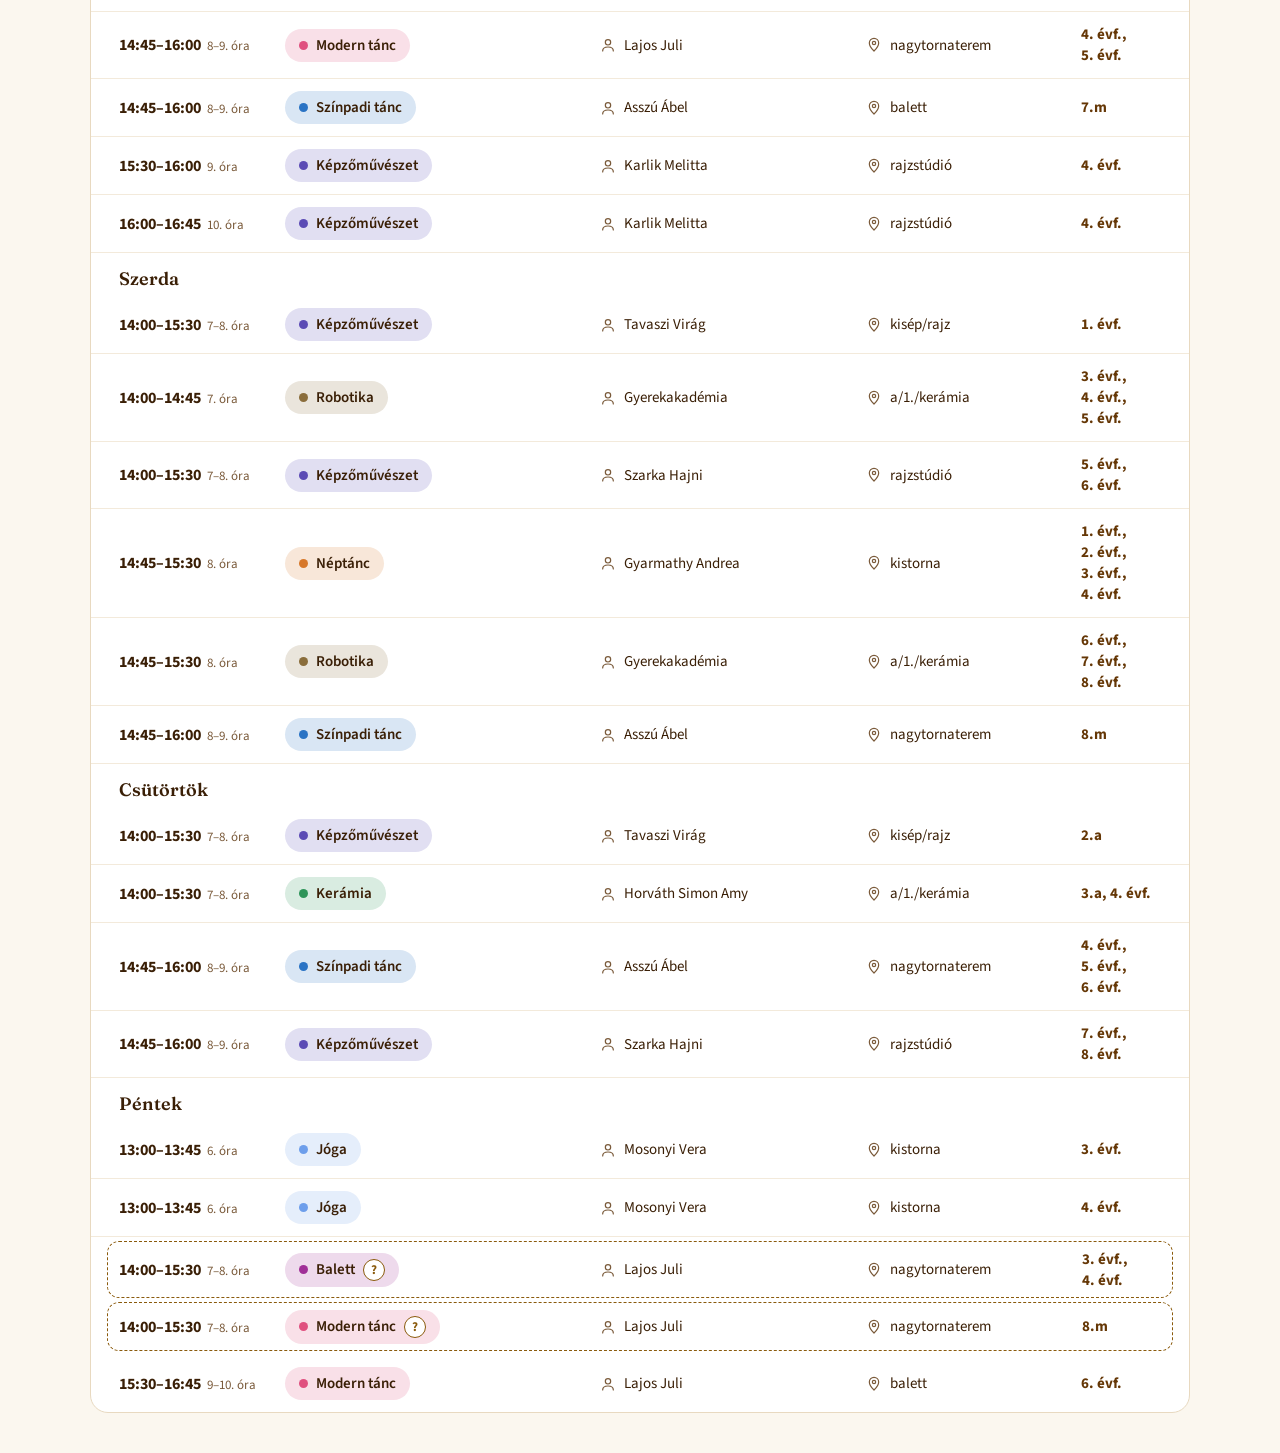
==== commit 3d24b1b4: "wip: nyomtatási nézet (3. mérföldkő, a SPEC szerinti kártyákkal) - src/state.js: printLayout (egymás" ====
--- a/index.html
+++ b/index.html
@@ -12,6 +12,7 @@
 <link rel="stylesheet" href="https://fonts.googleapis.com/css2?family=Fraunces:opsz,wght@9..144,600;9..144,700&family=Source+Sans+3:wght@400;600;700&display=swap" media="print" onload="this.media='all'">
 <link rel="stylesheet" href="css/tokens.css">
 <link rel="stylesheet" href="css/app.css">
+<link rel="stylesheet" href="css/print.css" media="print">
 <script type="module" src="src/main.js"></script>
 </head>
 <body>
@@ -73,5 +74,8 @@
     </details>
   </div>
 </main>
+
+<!-- The PDF page (SPEC §6): only print media show it (css/print.css). -->
+<div class="print-page" id="printPage"></div>
 </body>
 </html>
--- a/css/tokens.css
+++ b/css/tokens.css
@@ -25,6 +25,8 @@
      colour proposed in §13. */
   --banner-fill: #fff3d6;
   --brand-burgundy-hover: #4e0b10;
+  /* The dashed outline of an empty slot on the print page (§6.4). */
+  --print-empty-slot: #dccbae;
 
   /* Type (§4.3) */
   --font-display: "Fraunces", Georgia, serif;
--- a/css/app.css
+++ b/css/app.css
@@ -10,6 +10,7 @@
 :focus-visible { outline: 2px solid var(--brand-burgundy); outline-offset: 2px; }
 a { color: var(--brand-burgundy); }
 .wrap { width: var(--content-width); margin-inline: auto; }
+.print-page { display: none; } /* shown by css/print.css only */
 .sr-only { position: absolute; width: 1px; height: 1px; padding: 0; margin: -1px; overflow: hidden; clip: rect(0 0 0 0); white-space: nowrap; border: 0; }
 
 /* 1. Header (§4.5.1); the circles are decoration, clipped by the header */
@@ -74,10 +75,13 @@
 .list-head { padding: 12px 28px; background: var(--bg-page); border-bottom: 1px solid var(--divider); font-size: 12px; font-weight: 700; letter-spacing: 0.1em; color: var(--accent-text); }
 .day-title { padding: 14px 28px 6px; font-family: var(--font-display); font-weight: 600; font-size: var(--day-size); color: var(--ink); }
 .day-items { margin: 0; padding: 0; list-style: none; }
-.item { grid-template-areas: "time discipline teacher room class" "note note note note note"; align-items: center; padding: 12px 28px; border-bottom: 1px solid var(--divider-row); }
-.day:last-child .item:not(.uncertain):last-child { border-bottom: 0; }
+/* Optional parts (the note, the mobile meta row) sit in implicit rows, so a
+   hidden or missing part adds no row gap. */
+.item { grid-template-areas: "time discipline teacher room class"; align-items: center; padding: 12px 28px; border-bottom: 1px solid var(--divider-row); }
+/* Desktop only: the last row needs no divider (mobile cards keep their border). */
+@media not all and (max-width: 767.98px) { .day:last-child .item:not(.uncertain):last-child { border-bottom: 0; } }
 .item-time { grid-area: time; display: flex; flex-wrap: wrap; align-items: baseline; column-gap: 6px; }
-.time { font-size: 16px; font-weight: 700; color: var(--ink); }
+.time { font-size: 16px; font-weight: 700; color: var(--ink); white-space: nowrap; }
 .lessons { font-size: 13px; color: var(--ink-muted); }
 .item-discipline { grid-area: discipline; display: flex; flex-wrap: wrap; align-items: center; gap: 8px; min-width: 0; }
 .pill { display: inline-flex; align-items: center; gap: 8px; max-width: 100%; padding: 6px 14px; border-radius: 999px; background: var(--tint); font-size: 15px; font-weight: 600; color: var(--ink); }
@@ -99,7 +103,7 @@
 .uncertain-btn { padding: 0; cursor: pointer; }
 .uncertain-btn::before { content: ""; position: absolute; inset: -12.5px; } /* 44 px target: 11 px beyond the 1.5 px border */
 .uncertain-btn[aria-expanded="true"] { background: var(--accent-text); color: var(--surface); }
-.item-note { grid-area: note; padding: 8px 12px; border-radius: 8px; background: var(--bg-page); font-size: 14px; line-height: 1.4; color: var(--ink); white-space: pre-line; overflow-wrap: anywhere; }
+.item-note { grid-column: 1 / -1; padding: 8px 12px; border-radius: 8px; background: var(--bg-page); font-size: 14px; line-height: 1.4; color: var(--ink); white-space: pre-line; overflow-wrap: anywhere; }
 
 /* 7. Empty state (§4.5.7) */
 .empty { padding: 48px 28px; text-align: center; font-size: 16px; color: var(--ink-muted); }
@@ -111,7 +115,7 @@
 .issues .report { margin: 0 0 16px; font-size: 14px; overflow-wrap: anywhere; }
 
 /* Hover (not designed; SPEC §13 default), only for devices that hover */
-@media (hover: hover) {
+@media (hover: hover) and (forced-colors: none) {
   .chip[aria-pressed="false"]:hover { background: var(--bg-page); }
   .chip[aria-pressed="true"]:hover, .pdf-button:not(:disabled):hover { background: var(--brand-burgundy-hover); border-color: var(--brand-burgundy-hover); }
   a:hover { color: var(--brand-burgundy-hover); }
@@ -142,13 +146,13 @@
   .day { display: flex; flex-direction: column; gap: 8px; }
   .day-title { padding: 0 2px; }
   .day-items { display: flex; flex-direction: column; gap: 8px; }
-  .item, .item.uncertain { grid-template-columns: minmax(0, 1fr) auto; grid-template-areas: "time class" "discipline discipline" "meta meta" "note note"; gap: 8px 10px; margin: 0; padding: 12px 14px; background: var(--surface); border: 1px solid var(--border); border-radius: 14px; }
+  /* The time keeps its width; the class cell wraps between its parts instead. */
+  .item, .item.uncertain { grid-template-columns: minmax(min-content, 1fr) auto; grid-template-areas: "time class" "discipline discipline"; gap: 8px 10px; margin: 0; padding: 12px 14px; background: var(--surface); border: 1px solid var(--border); border-radius: 14px; }
   .item.uncertain { padding: 11.5px 13.5px; border: 1.5px dashed var(--accent-text); }
-  .day:last-child .item:last-child { border-bottom: 1px solid var(--border); }
   .item-class { justify-self: end; text-align: right; font-size: 14px; }
   .item-discipline { justify-self: start; }
   .pill { padding: 5px 12px; }
-  .item-meta { grid-area: meta; display: flex; flex-wrap: wrap; gap: 4px 16px; color: var(--ink-secondary); }
+  .item-meta { grid-column: 1 / -1; display: flex; flex-wrap: wrap; gap: 4px 16px; color: var(--ink-secondary); }
   .meta { gap: 6px; color: var(--ink-secondary); }
   .meta svg { width: 14px; height: 14px; color: inherit; }
 
@@ -160,4 +164,5 @@
 @media (forced-colors: active) {
   .chip[aria-pressed="true"] { forced-color-adjust: none; background: Highlight; border-color: Highlight; color: HighlightText; }
   .chip[aria-pressed="true"] .dot { box-shadow: 0 0 0 2px HighlightText; }
+  .chip[aria-pressed="true"]:focus-visible { outline-color: CanvasText; }
 }
--- a/css/print.css
+++ b/css/print.css
@@ -0,0 +1,64 @@
+/* Print page (SPEC 1.1 §6.3–6.4), after docs/design/pdf-a4-fekvo.dc.html:
+   one A4 landscape page; the screen interface is hidden. Loaded with
+   media="print", so none of this reaches the screen. */
+
+@page { size: A4 landscape; margin: 11.6mm 12.7mm; }
+
+html, body { background: #fff; }
+body > :not(.print-page) { display: none !important; }
+
+.print-page, .print-page * { -webkit-print-color-adjust: exact; print-color-adjust: exact; }
+/* The page box minus the @page margins (297 × 210 mm), a little short of it so
+   rounding never pushes the page onto a second sheet. */
+.print-page {
+  display: flex; flex-direction: column; gap: 14px;
+  width: 271.6mm; height: 186mm; overflow: hidden; break-inside: avoid;
+  background: #fff; color: var(--ink); font-family: var(--font-ui);
+}
+
+/* 1. Letterhead */
+.pp-letterhead { flex: none; display: flex; align-items: center; gap: 10px; padding-bottom: 10px; border-bottom: 2px solid var(--brand-burgundy); font-size: 13px; }
+.pp-school { font-weight: 700; color: var(--ink); }
+.pp-program, .pp-year { color: var(--ink-muted-print); }
+.pp-year { margin-left: auto; }
+
+/* 2. Title */
+.pp-title { flex: none; display: flex; align-items: flex-end; gap: 16px; }
+.pp-title-text { display: flex; flex-direction: column; gap: 2px; min-width: 0; }
+.pp-eyebrow { font-size: 12px; font-weight: 700; letter-spacing: 0.14em; color: var(--accent-text); }
+.pp-h1 { font-family: var(--font-display); font-weight: 600; font-size: 28px; line-height: 1.1; color: var(--brand-burgundy); }
+.pp-count { margin-left: auto; flex: none; font-size: 14px; color: var(--ink-muted-print); }
+
+/* 3. Grid: hour column + five days; a header row + one equal row per period */
+.pp-grid {
+  flex: 1 1 auto; min-height: 0; display: grid; gap: 6px;
+  grid-template-columns: 78px repeat(5, minmax(0, 1fr));
+  grid-template-rows: 30px repeat(var(--rows), minmax(0, 1fr));
+}
+.pp-day { display: flex; align-items: center; justify-content: center; font-size: 14px; font-weight: 700; border-bottom: 1.5px solid var(--brand-burgundy); }
+.pp-hour { display: flex; flex-direction: column; justify-content: center; gap: 1px; }
+.pp-hour-n { font-size: 12px; font-weight: 700; color: var(--accent-text); }
+.pp-hour-from { font-size: 13px; font-weight: 600; }
+.pp-hour-to { font-size: 12px; color: var(--ink-muted-print); }
+.pp-empty { border: 1px dashed var(--print-empty-slot); border-radius: 8px; }
+
+/* Cards. Overlapping cards share the day column in equal lanes (--lanes wide,
+   in lane --lane), side by side, with a 6 px gap like the grid's. */
+.pp-card {
+  --gap: 6px;
+  --lane-width: calc((100% - (var(--lanes) - 1) * var(--gap)) / var(--lanes));
+  justify-self: start; width: var(--lane-width); margin-left: calc(var(--lane) * (var(--lane-width) + var(--gap)));
+  min-width: 0; min-height: 0; display: flex; flex-direction: column; gap: 3px; overflow: hidden;
+  padding: 8px 10px; border: 1px solid var(--dot); border-radius: 8px; background: var(--tint); color: var(--ink);
+}
+.pp-choice { font-size: 12px; font-weight: 700; color: var(--accent-text); }
+.pp-name { font-family: var(--font-display); font-weight: 700; font-size: 15px; line-height: 1.2; overflow-wrap: anywhere; hyphens: auto; }
+.pp-time { font-size: 12px; font-weight: 600; }
+.pp-meta { margin-top: auto; display: flex; flex-direction: column; font-size: 12px; overflow-wrap: anywhere; hyphens: auto; }
+
+/* 4. Footer */
+.pp-legend, .pp-footer { flex: none; font-size: 12px; color: var(--ink-muted-print); }
+.pp-legend { margin-bottom: -8px; } /* the legend sits right above the footer */
+
+/* "Összes": no timetable to print (§6.2) */
+.pp-message { font-size: 16px; color: var(--ink); }
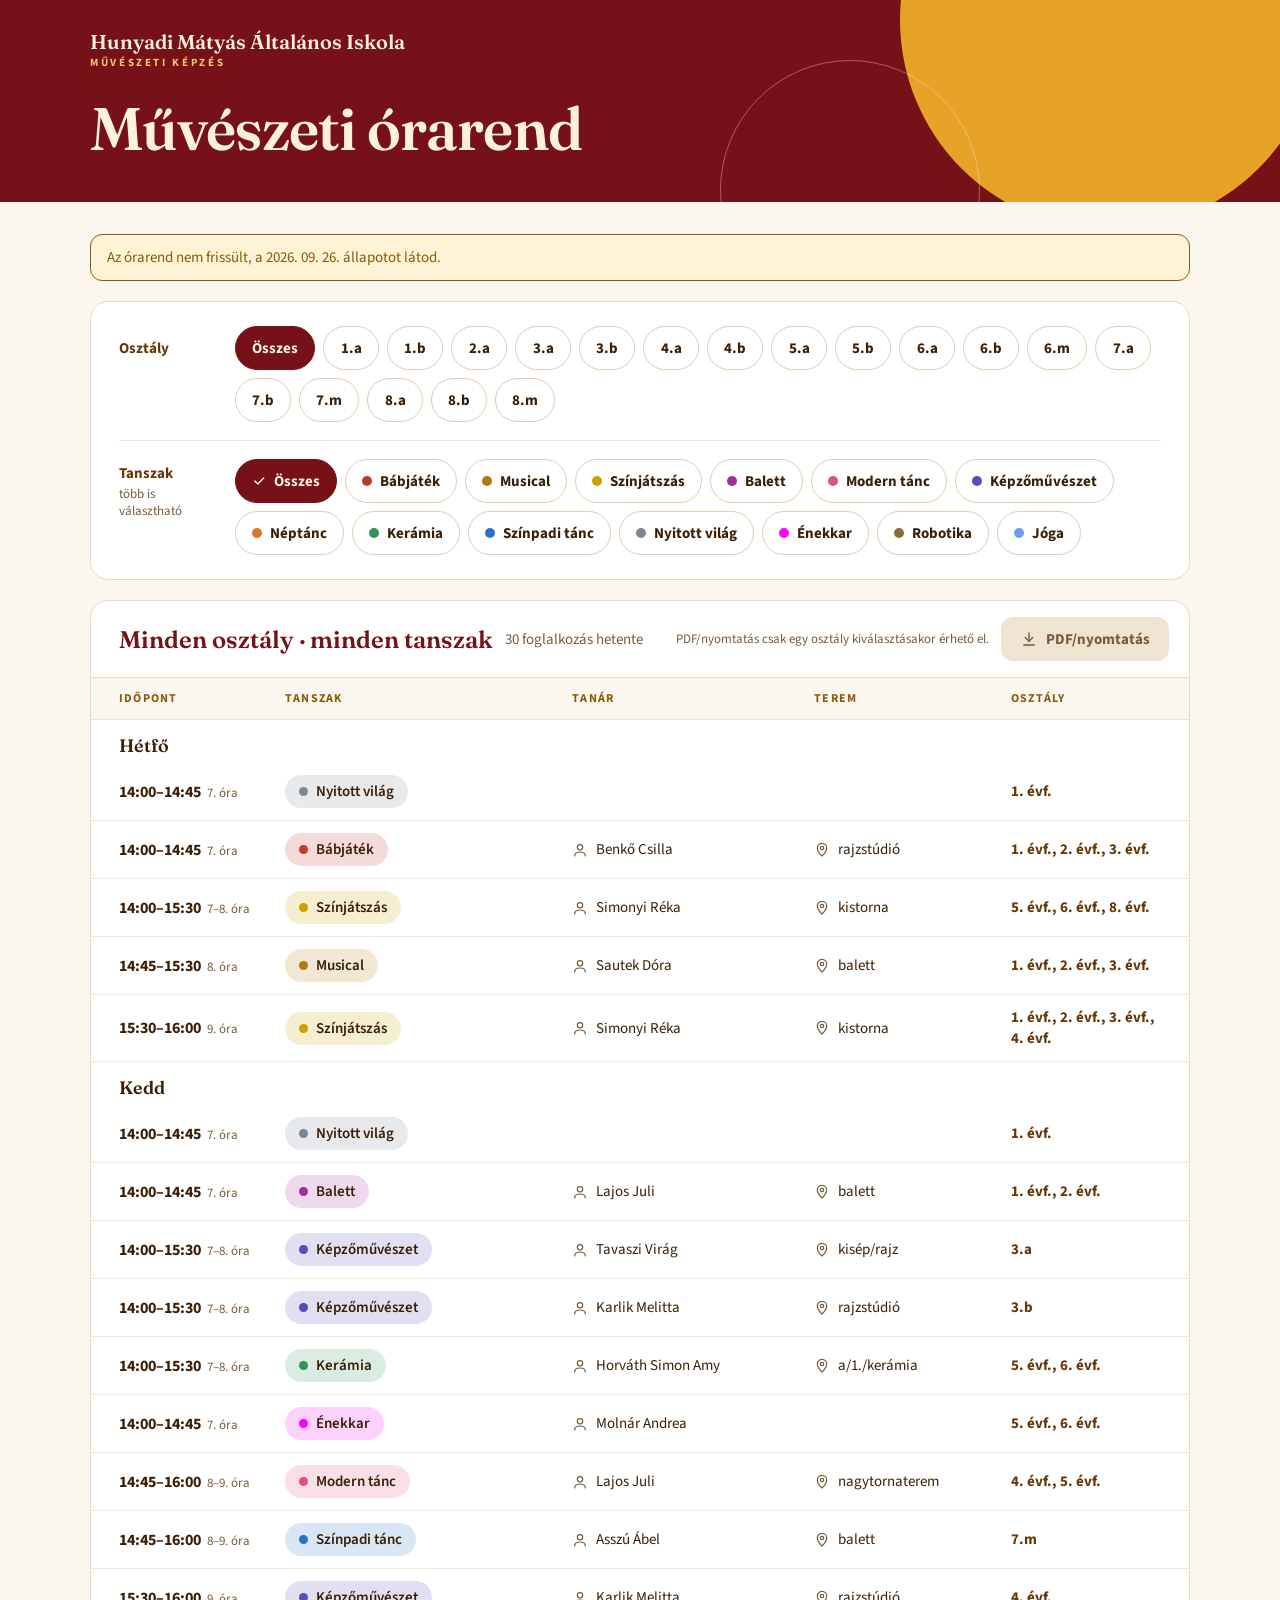
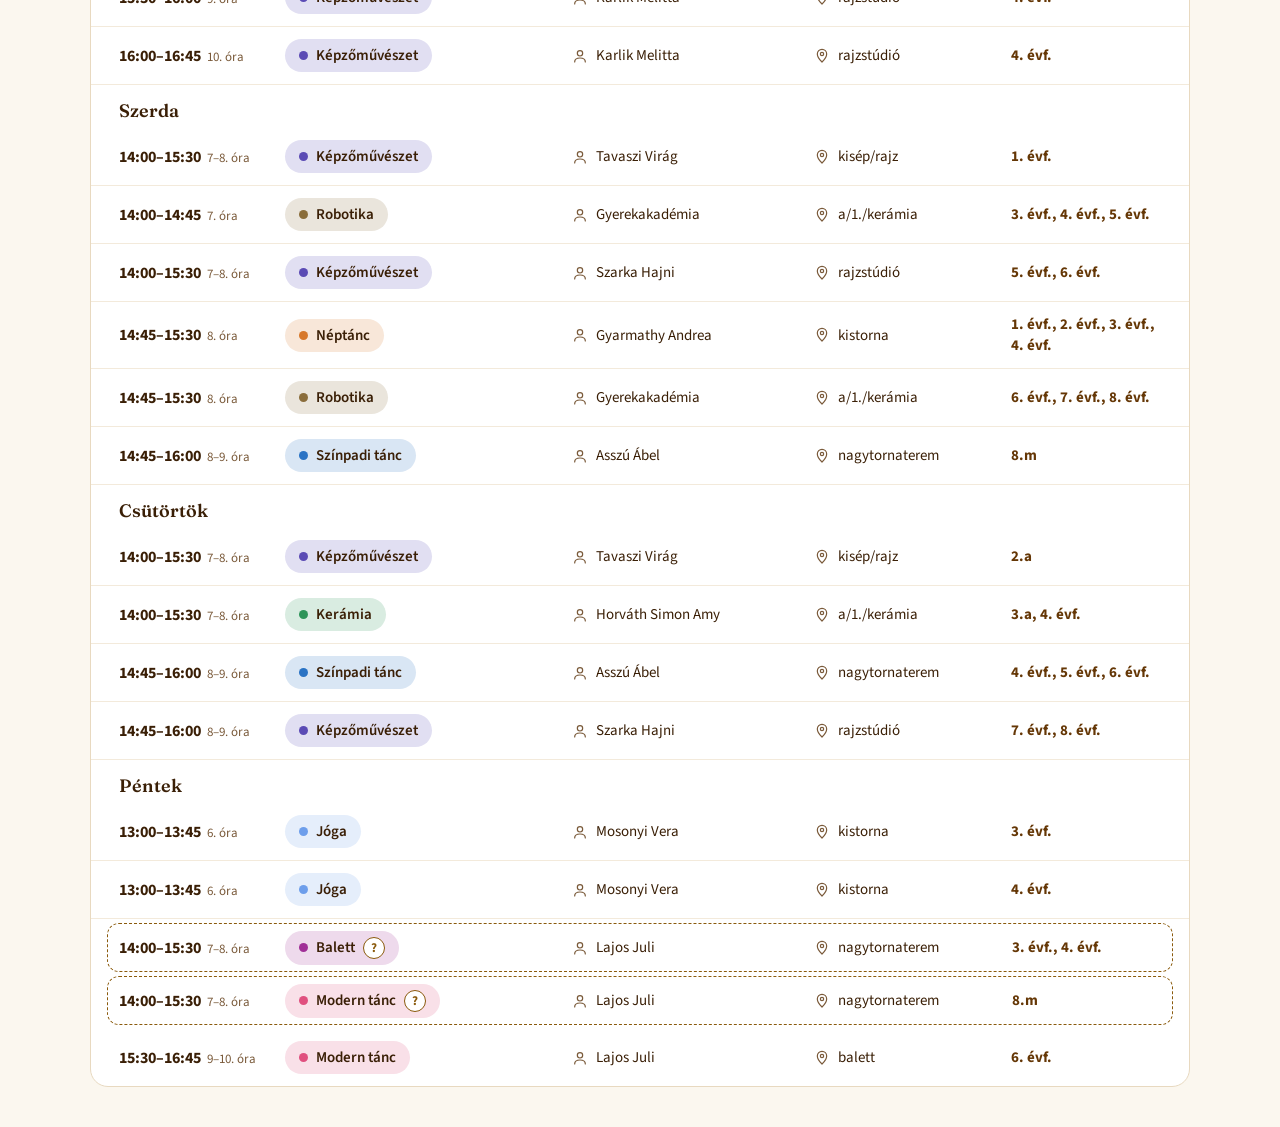
==== commit da30beab: "fix: M3 review – mért illesztés a PDF-en, napok szerinti olvasási sorrend - a PDF-oldalt nyomtatás e" ====
--- a/index.html
+++ b/index.html
@@ -12,7 +12,7 @@
 <link rel="stylesheet" href="https://fonts.googleapis.com/css2?family=Fraunces:opsz,wght@9..144,600;9..144,700&family=Source+Sans+3:wght@400;600;700&display=swap" media="print" onload="this.media='all'">
 <link rel="stylesheet" href="css/tokens.css">
 <link rel="stylesheet" href="css/app.css">
-<link rel="stylesheet" href="css/print.css" media="print">
+<link rel="stylesheet" href="css/print.css">
 <script type="module" src="src/main.js"></script>
 </head>
 <body>
--- a/css/tokens.css
+++ b/css/tokens.css
@@ -60,9 +60,17 @@
   --chip-pad-discipline: 16px;
   --chip-min: 56px;
   --pdf-height: 44px;
-  --list-columns: 150px minmax(0, 1.2fr) minmax(0, 1fr) minmax(0, 0.8fr) 80px;
+  /* SPEC §4.4 gives the class column 80 px; the owner widened it to 150 px on
+     desktop (2026-09-26), so "1. évf., 2. évf., 3. évf., 4. évf." takes two
+     lines, not four. The tablet keeps 80 px (below). */
+  --list-columns: 150px minmax(0, 1.2fr) minmax(0, 1fr) minmax(0, 0.8fr) 150px;
 
   color-scheme: light;
+}
+
+/* Tablet (768–1023 px): desktop layout, the narrow class column of §4.4. */
+@media (min-width: 768px) and (max-width: 1023.98px) {
+  :root { --list-columns: 150px minmax(0, 1.2fr) minmax(0, 1fr) minmax(0, 0.8fr) 80px; }
 }
 
 @media (max-width: 767.98px) {
--- a/css/app.css
+++ b/css/app.css
@@ -18,6 +18,13 @@
 .decor { position: absolute; border-radius: 50%; pointer-events: none; }
 .decor-disc { width: 420px; height: 420px; right: -40px; top: -190px; background: var(--brand-gold); }
 .decor-ring { width: 260px; height: 260px; right: 300px; top: 60px; border: 1.5px solid var(--decor-ring); }
+/* Owner decision (2026-09-26): no header text on the gold disc (1.95:1).
+   The SPEC §4.4 positions stay where they are clear of the text (measured
+   with the real fonts, at least 6 px): from 890 px on the tablet and from
+   448 px on mobile. Narrower screens move the disc right and up (the mobile
+   steps are after the mobile block below). The tablet leaves out the ring. */
+@media (min-width: 768px) and (max-width: 1023.98px) { .decor-ring { display: none; } }
+@media (min-width: 768px) and (max-width: 889.98px) { .decor-disc { right: -165px; } }
 .header-inner { position: relative; padding: var(--header-pad-top) 0 var(--header-pad-bottom); display: flex; flex-direction: column; gap: var(--header-gap); }
 .school { display: flex; flex-direction: column; gap: var(--school-gap); }
 .school-name { font-family: var(--font-display); font-weight: 600; font-size: var(--school-size); line-height: var(--school-line); color: var(--on-brand); }
@@ -160,6 +167,12 @@
   .issues { padding: 0 16px; }
 }
 
+/* Narrow phones: the disc steps right and up, clear of the school name and
+   the H1 (see the header rules above). */
+@media (max-width: 447.98px) { .decor-disc { right: -60px; top: -160px; } }
+@media (max-width: 399.98px) { .decor-disc { right: -100px; top: -160px; } }
+@media (max-width: 359.98px) { .decor-disc { right: -145px; top: -150px; } }
+
 /* Windows high contrast: keep the selected state visible */
 @media (forced-colors: active) {
   .chip[aria-pressed="true"] { forced-color-adjust: none; background: Highlight; border-color: Highlight; color: HighlightText; }
--- a/css/print.css
+++ b/css/print.css
@@ -1,20 +1,30 @@
 /* Print page (SPEC 1.1 §6.3–6.4), after docs/design/pdf-a4-fekvo.dc.html:
-   one A4 landscape page; the screen interface is hidden. Loaded with
-   media="print", so none of this reaches the screen. */
+   one A4 landscape page; the screen interface is hidden. The page's own rules
+   (.print-page, .pp-*) apply to every medium: on screen the page is hidden
+   (css/app.css), except for the moment src/print-view.js lays it out off
+   screen to measure what fits. */
 
 @page { size: A4 landscape; margin: 11.6mm 12.7mm; }
 
-html, body { background: #fff; }
-body > :not(.print-page) { display: none !important; }
+@media print {
+  html, body { background: #fff; }
+  body > :not(.print-page) { display: none !important; }
+  .print-page { display: flex !important; }
+}
 
 .print-page, .print-page * { -webkit-print-color-adjust: exact; print-color-adjust: exact; }
-/* The page box minus the @page margins (297 × 210 mm), a little short of it so
-   rounding never pushes the page onto a second sheet. */
+/* The full width of the page area, and the height of an A4 landscape page
+   area (210 mm minus the margins), a little short of it so rounding never
+   pushes the page onto a second sheet. On other paper the page stays one
+   sheet and is not cut off at the right edge, but its cards get narrower. */
 .print-page {
-  display: flex; flex-direction: column; gap: 14px;
-  width: 271.6mm; height: 186mm; overflow: hidden; break-inside: avoid;
+  flex-direction: column; gap: 14px;
+  width: 100%; height: 186mm; overflow: hidden; break-inside: avoid;
   background: #fff; color: var(--ink); font-family: var(--font-ui);
 }
+/* Off-screen layout at the A4 page area's width, for print-view.js to
+   measure; it is never painted (the class is removed in the same task). */
+.print-page.pp-measuring { display: flex; position: fixed; top: 0; left: -10000px; width: 271.6mm; visibility: hidden; }
 
 /* 1. Letterhead */
 .pp-letterhead { flex: none; display: flex; align-items: center; gap: 10px; padding-bottom: 10px; border-bottom: 2px solid var(--brand-burgundy); font-size: 13px; }
@@ -31,6 +41,7 @@
 
 /* 3. Grid: hour column + five days; a header row + one equal row per period */
 .pp-grid {
+  --choice-strip: 12px; /* height of the "VÁLASZTHATÓ" strip, below */
   flex: 1 1 auto; min-height: 0; display: grid; gap: 6px;
   grid-template-columns: 78px repeat(5, minmax(0, 1fr));
   grid-template-rows: 30px repeat(var(--rows), minmax(0, 1fr));
@@ -51,10 +62,48 @@
   min-width: 0; min-height: 0; display: flex; flex-direction: column; gap: 3px; overflow: hidden;
   padding: 8px 10px; border: 1px solid var(--dot); border-radius: 8px; background: var(--tint); color: var(--ink);
 }
-.pp-choice { font-size: 12px; font-weight: 700; color: var(--accent-text); }
 .pp-name { font-family: var(--font-display); font-weight: 700; font-size: 15px; line-height: 1.2; overflow-wrap: anywhere; hyphens: auto; }
 .pp-time { font-size: 12px; font-weight: 600; }
 .pp-meta { margin-top: auto; display: flex; flex-direction: column; font-size: 12px; overflow-wrap: anywhere; hyphens: auto; }
+
+/* Side-by-side cards are marked once per group (§6.4 "a kártyák tetején"):
+   one "VÁLASZTHATÓ" strip across the day column at the top of the group's
+   first row, with a thin bracket over the lanes; the cards that start in that
+   row sit below the strip. */
+.pp-choice {
+  /* Half of the strip sits in the 6 px row gap above the group. */
+  align-self: start; height: var(--choice-strip); margin-top: -6px; display: flex; align-items: center; gap: 6px;
+  font-size: 12px; line-height: 1; font-weight: 700; color: var(--accent-text);
+}
+.pp-choice::before, .pp-choice::after { content: ""; flex: 1 1 0; align-self: stretch; margin-top: 6px; border-top: 1px solid currentColor; }
+.pp-choice::before { border-left: 1px solid currentColor; border-top-left-radius: 4px; }
+.pp-choice::after { border-right: 1px solid currentColor; border-top-right-radius: 4px; }
+.pp-below-choice { margin-top: calc(var(--choice-strip) - 6px + 3px); }
+
+/* A split card is half a day column wide (~87 px): tighter padding and no
+   time line (print-view.js). Each word is an inline block, so lines break
+   between words; a word wider than the lane breaks inside, only at the soft
+   hyphens print-view.js gives it (Hungarian syllables) after measuring. */
+.pp-split { padding: 6px 5px; gap: 2px; }
+.pp-split .pp-name { line-height: 1.15; hyphens: manual; }
+.pp-split .pp-meta { line-height: 1.2; hyphens: manual; }
+/* Three or more lanes (a lane of about 55 px): smaller name, less padding;
+   still no text below 12 px. */
+.pp-narrow { padding: 4px; }
+.pp-narrow .pp-name { font-size: 13px; }
+
+/* overflow-wrap: last resort only (e.g. paper narrower than A4), for a word
+   that still does not fit: broken rather than cut off. */
+.pp-word { display: inline-block; max-width: 100%; overflow-wrap: anywhere; }
+
+/* A card whose text is too tall after measuring gets a tighter setting, in
+   two steps (print-view.js); nothing goes below 12 px. */
+.pp-tight { gap: 0; }
+.pp-tight .pp-name { font-size: 13px; line-height: 1.1; }
+.pp-tight .pp-meta { line-height: 1.1; }
+.pp-tighter { padding-top: 3px; padding-bottom: 3px; }
+.pp-tighter .pp-name { font-size: 12px; line-height: 1.05; }
+.pp-tighter .pp-meta { line-height: 1.05; }
 
 /* 4. Footer */
 .pp-legend, .pp-footer { flex: none; font-size: 12px; color: var(--ink-muted-print); }
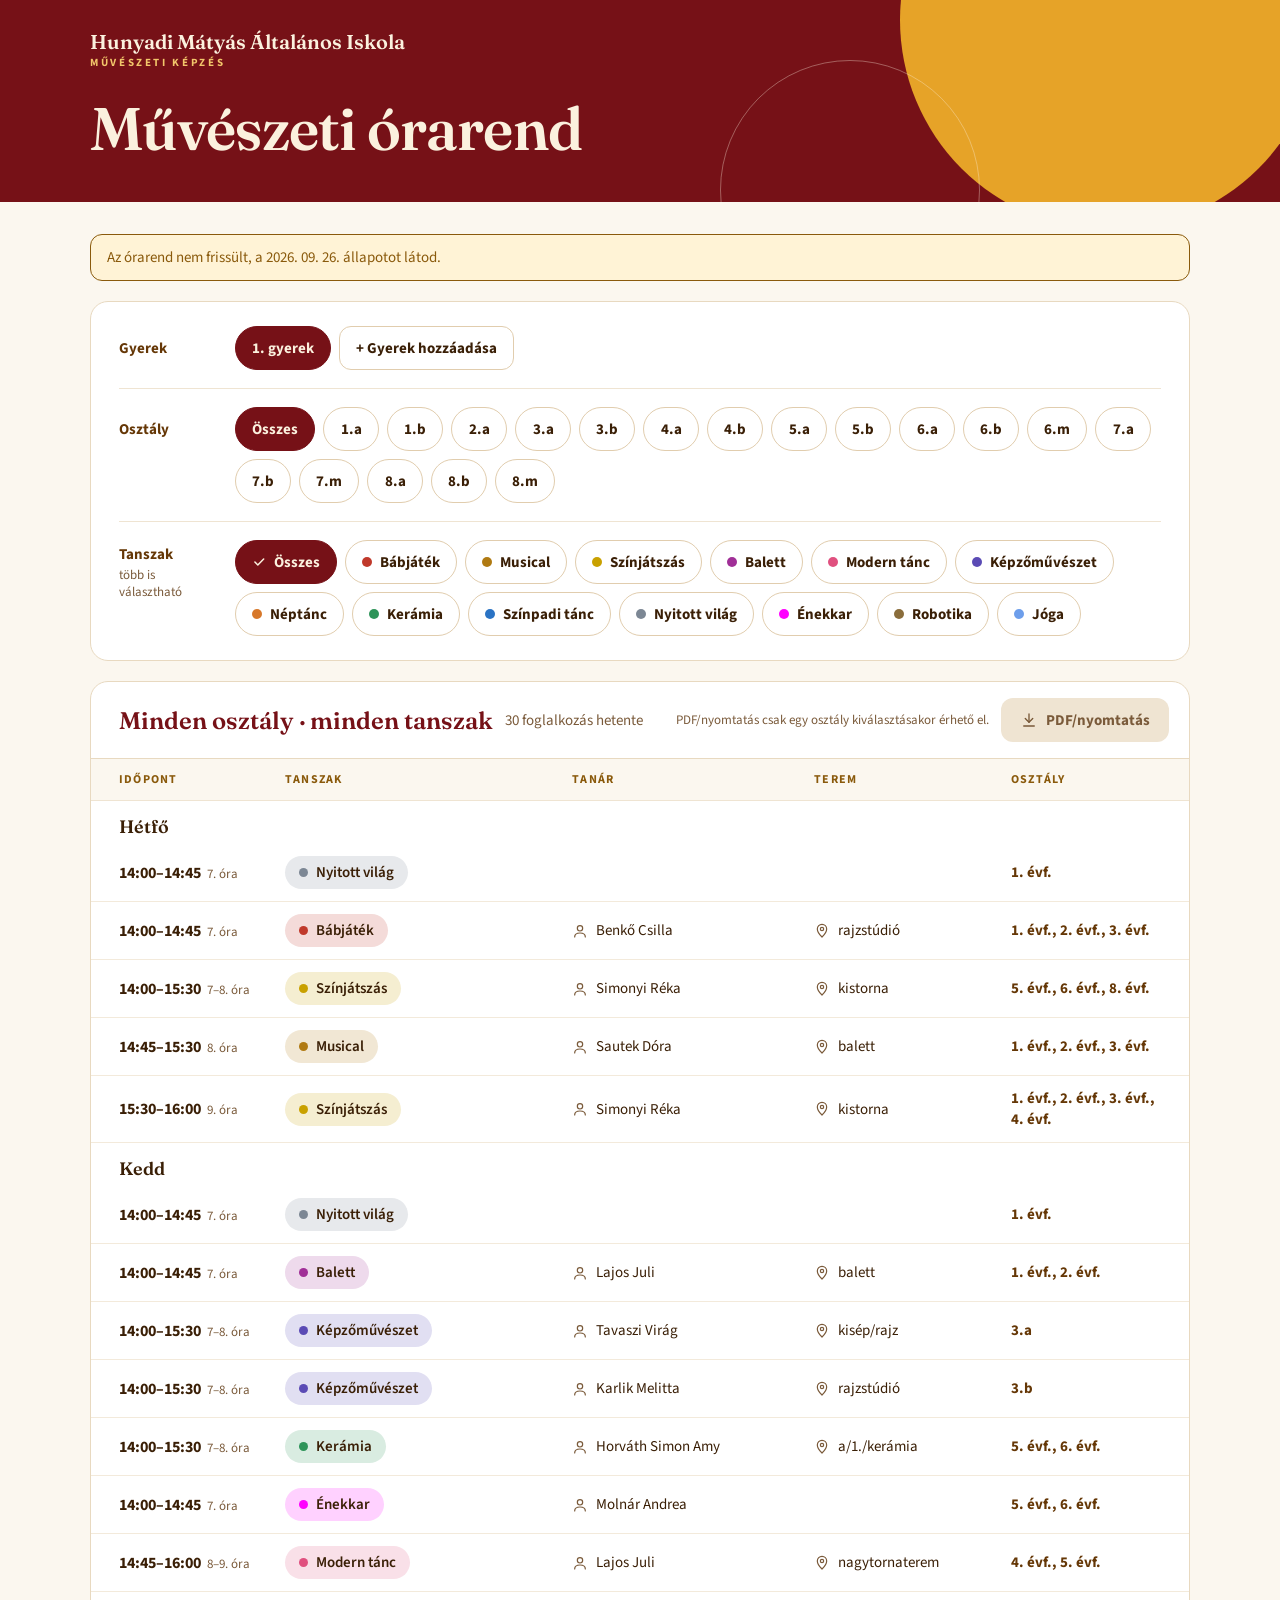
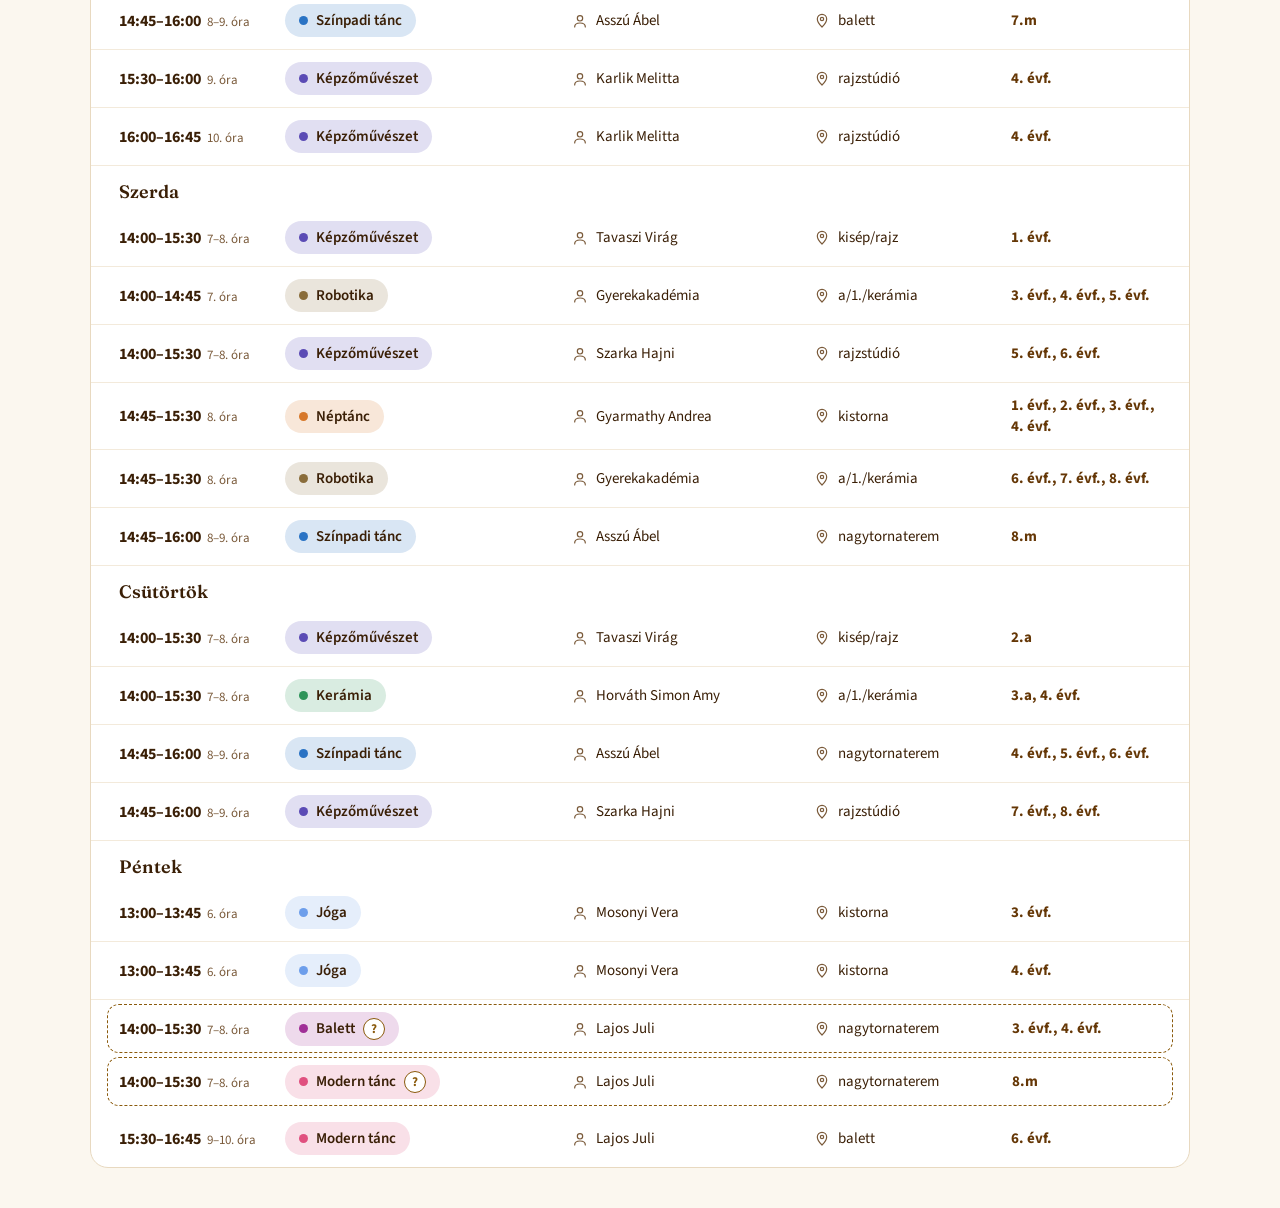
==== commit 8b7fcad6: "feat: több gyerek – képernyő (6. mérföldkő, SPEC 1.2 §14.2–14.3) - index.html: Gyerek sor (gyerekchi" ====
--- a/index.html
+++ b/index.html
@@ -39,6 +39,24 @@
     </div>
 
     <section class="selector card" aria-label="Választó">
+      <!-- Several children (SPEC 1.2 §14.2): the selectors below edit the active child. -->
+      <fieldset class="choice">
+        <legend class="choice-label">Gyerek</legend>
+        <div class="chips child-line">
+          <span class="child-chips" id="childChips"></span>
+          <span class="child-actions">
+            <button class="secondary-button" id="childAdd" type="button" data-action="child-add">+ Gyerek hozzáadása</button>
+            <span class="child-note" id="childAddNote" hidden>Legfeljebb 4 gyerek adható meg.</span>
+            <button class="secondary-button" id="childRemove" type="button" data-action="child-remove" hidden>Gyerek törlése</button>
+          </span>
+        </div>
+        <div class="child-name" id="childNameField" hidden>
+          <label class="child-name-label" for="childName">Keresztnév</label>
+          <span class="child-name-help" id="childNameHelp">nem kötelező · csak ezen az eszközön tárolódik</span>
+          <input id="childName" type="text" maxlength="20" autocomplete="off" spellcheck="false" aria-describedby="childNameHelp">
+        </div>
+      </fieldset>
+      <div class="selector-divider" aria-hidden="true"></div>
       <fieldset class="choice">
         <legend class="choice-label">Osztály</legend>
         <div class="chips class-chips" id="classChips"></div>
@@ -51,7 +69,7 @@
       </fieldset>
     </section>
 
-    <section class="results card" aria-labelledby="resultTitle">
+    <section class="results card" id="results" aria-labelledby="resultTitle">
       <div class="results-head">
         <div class="results-summary" aria-live="polite" aria-atomic="true">
           <h2 id="resultTitle"></h2>
@@ -67,6 +85,19 @@
       <p class="empty" id="empty" hidden>Erre a választásra nincs foglalkozás.</p>
     </section>
 
+    <!-- 2–4 children (SPEC 1.2 §14.3): one result card per child, built by src/render.js. -->
+    <section class="family" id="family" aria-labelledby="familyTitle" hidden>
+      <div class="family-head">
+        <h2 id="familyTitle"></h2>
+        <div class="pdf">
+          <span class="pdf-note" id="familyPdfNote">PDF/nyomtatás csak akkor érhető el, ha minden gyereknél ki van választva egy osztály.</span>
+          <button class="pdf-button" id="familyPdfButton" type="button" data-action="print" aria-describedby="familyPdfNote" disabled><svg viewBox="0 0 24 24" fill="none" stroke="currentColor" stroke-width="1.8" stroke-linecap="round" stroke-linejoin="round" aria-hidden="true" focusable="false"><path d="M12 4v11"/><path d="M7 10l5 5 5-5"/><path d="M5 20h14"/></svg>PDF/nyomtatás</button>
+        </div>
+      </div>
+      <div class="family-cards" id="familyCards"></div>
+      <p class="sr-only" id="familyLive" aria-live="polite" aria-atomic="true"></p>
+    </section>
+
     <details class="issues card" id="issues" hidden>
       <summary id="issuesSummary"></summary>
       <ul id="issuesList"></ul>
--- a/css/app.css
+++ b/css/app.css
@@ -5,7 +5,7 @@
 [hidden] { display: none !important; }
 html { -webkit-text-size-adjust: 100%; }
 body { margin: 0; background: var(--bg-page); color: var(--ink); font-family: var(--font-ui); font-size: 15px; }
-h1, h2, h3, p { margin: 0; }
+h1, h2, h3, h4, p { margin: 0; }
 button { font: inherit; color: inherit; }
 :focus-visible { outline: 2px solid var(--brand-burgundy); outline-offset: 2px; }
 a { color: var(--brand-burgundy); }
@@ -64,11 +64,29 @@
 .chip .dot { width: 10px; height: 10px; border-radius: 50%; background: var(--dot); flex: none; }
 .chip[aria-pressed="true"] .dot { box-shadow: 0 0 0 2px var(--on-brand); }
 
+/* Gyerek row (SPEC 1.2 §14.2): child chips, then the two buttons, in one
+   wrapping row; the name field below, in the chip column. */
+.child-line { align-items: center; }
+.child-chips, .child-actions { display: contents; }
+.secondary-button { display: inline-flex; align-items: center; justify-content: center; min-height: 44px; padding: 0 16px; border: 1.5px solid var(--border-control); border-radius: 12px; background: var(--surface); color: var(--ink); font: 700 15px var(--font-ui); cursor: pointer; }
+.secondary-button:disabled { background: var(--disabled-fill); color: var(--ink-muted); cursor: not-allowed; }
+.child-note { font-size: 13px; color: var(--ink-muted); }
+.child-name { clear: left; display: flex; flex-direction: column; align-items: flex-start; gap: 4px; padding: 16px 0 0 116px; }
+.child-name-label { font-size: 14px; font-weight: 700; color: var(--ink-label); }
+.child-name-help { font-size: 13px; line-height: 1.3; color: var(--ink-muted); }
+.child-name input { width: min(100%, 280px); min-height: 44px; margin-top: 2px; padding: 0 12px; border: 1.5px solid var(--border-control); border-radius: 12px; background: var(--surface); color: var(--ink); font: 400 16px var(--font-ui); }
+
+/* 2–4 children (SPEC 1.2 §14.3): heading with the shared PDF button, then one
+   result card per child. */
+.family, .family-cards { display: flex; flex-direction: column; gap: var(--stack-gap); }
+.family-head { display: flex; flex-wrap: wrap; align-items: center; gap: 12px; }
+.family-head h2 { font-family: var(--font-display); font-weight: 600; font-size: var(--h2-size); color: var(--brand-burgundy); }
+
 /* 4. Result header (§4.5.4) and the PDF button (§6.1) */
 .results { overflow: hidden; }
 .results-head { display: flex; flex-wrap: wrap; align-items: center; gap: 12px; padding: 16px 20px 16px 28px; border-bottom: 1px solid var(--border); }
 .results-summary { display: flex; flex-wrap: wrap; align-items: center; gap: 2px 12px; }
-.results-summary h2 { font-family: var(--font-display); font-weight: 600; font-size: var(--h2-size); color: var(--brand-burgundy); }
+.results-summary h2, .results-summary h3 { font-family: var(--font-display); font-weight: 600; font-size: var(--h2-size); color: var(--brand-burgundy); }
 .results-count { font-size: var(--count-size); color: var(--ink-muted); }
 .pdf { margin-left: auto; display: flex; align-items: center; gap: 12px; }
 .pdf-note { font-size: 13px; color: var(--ink-muted); }
@@ -123,7 +141,7 @@
 
 /* Hover (not designed; SPEC §13 default), only for devices that hover */
 @media (hover: hover) and (forced-colors: none) {
-  .chip[aria-pressed="false"]:hover { background: var(--bg-page); }
+  .chip[aria-pressed="false"]:hover, .secondary-button:not(:disabled):hover { background: var(--bg-page); }
   .chip[aria-pressed="true"]:hover, .pdf-button:not(:disabled):hover { background: var(--brand-burgundy-hover); border-color: var(--brand-burgundy-hover); }
   a:hover { color: var(--brand-burgundy-hover); }
 }
@@ -141,6 +159,13 @@
   .class-chips { flex-direction: column; align-items: flex-start; gap: 6px; }
   .grade-row { display: flex; flex-wrap: wrap; align-items: center; gap: 6px; }
   .grade-label { display: block; width: 24px; font-size: 14px; font-weight: 700; color: var(--ink-label); }
+
+  /* Gyerek row: the buttons (and the 4-children note) go below the chips. */
+  .child-actions { display: flex; flex-wrap: wrap; align-items: center; gap: 6px; flex-basis: 100%; }
+  .child-note { flex-basis: 100%; }
+  .child-name { padding: 14px 0 0; }
+  .family-head { flex-direction: column; align-items: stretch; gap: 10px; }
+  .family-head h2 { padding: 4px 2px 0; }
 
   .results { overflow: visible; display: flex; flex-direction: column; gap: 10px; background: none; border: 0; border-radius: 0; }
   .results-head { flex-direction: column; align-items: stretch; gap: 10px; padding: 0; border: 0; }
--- a/css/print.css
+++ b/css/print.css
@@ -71,14 +71,15 @@
    first row, with a thin bracket over the lanes; the cards that start in that
    row sit below the strip. */
 .pp-choice {
-  /* Half of the strip sits in the 6 px row gap above the group. */
-  align-self: start; height: var(--choice-strip); margin-top: -6px; display: flex; align-items: center; gap: 6px;
+  /* The strip reaches 3 px into the row gap above the group; the accents of
+     Á and Ó stay clear of the border or the day underline above it. */
+  align-self: start; height: var(--choice-strip); margin-top: -3px; display: flex; align-items: center; gap: 6px;
   font-size: 12px; line-height: 1; font-weight: 700; color: var(--accent-text);
 }
 .pp-choice::before, .pp-choice::after { content: ""; flex: 1 1 0; align-self: stretch; margin-top: 6px; border-top: 1px solid currentColor; }
 .pp-choice::before { border-left: 1px solid currentColor; border-top-left-radius: 4px; }
 .pp-choice::after { border-right: 1px solid currentColor; border-top-right-radius: 4px; }
-.pp-below-choice { margin-top: calc(var(--choice-strip) - 6px + 3px); }
+.pp-below-choice { margin-top: calc(var(--choice-strip) - 3px + 3px); }
 
 /* A split card is half a day column wide (~87 px): tighter padding and no
    time line (print-view.js). Each word is an inline block, so lines break
